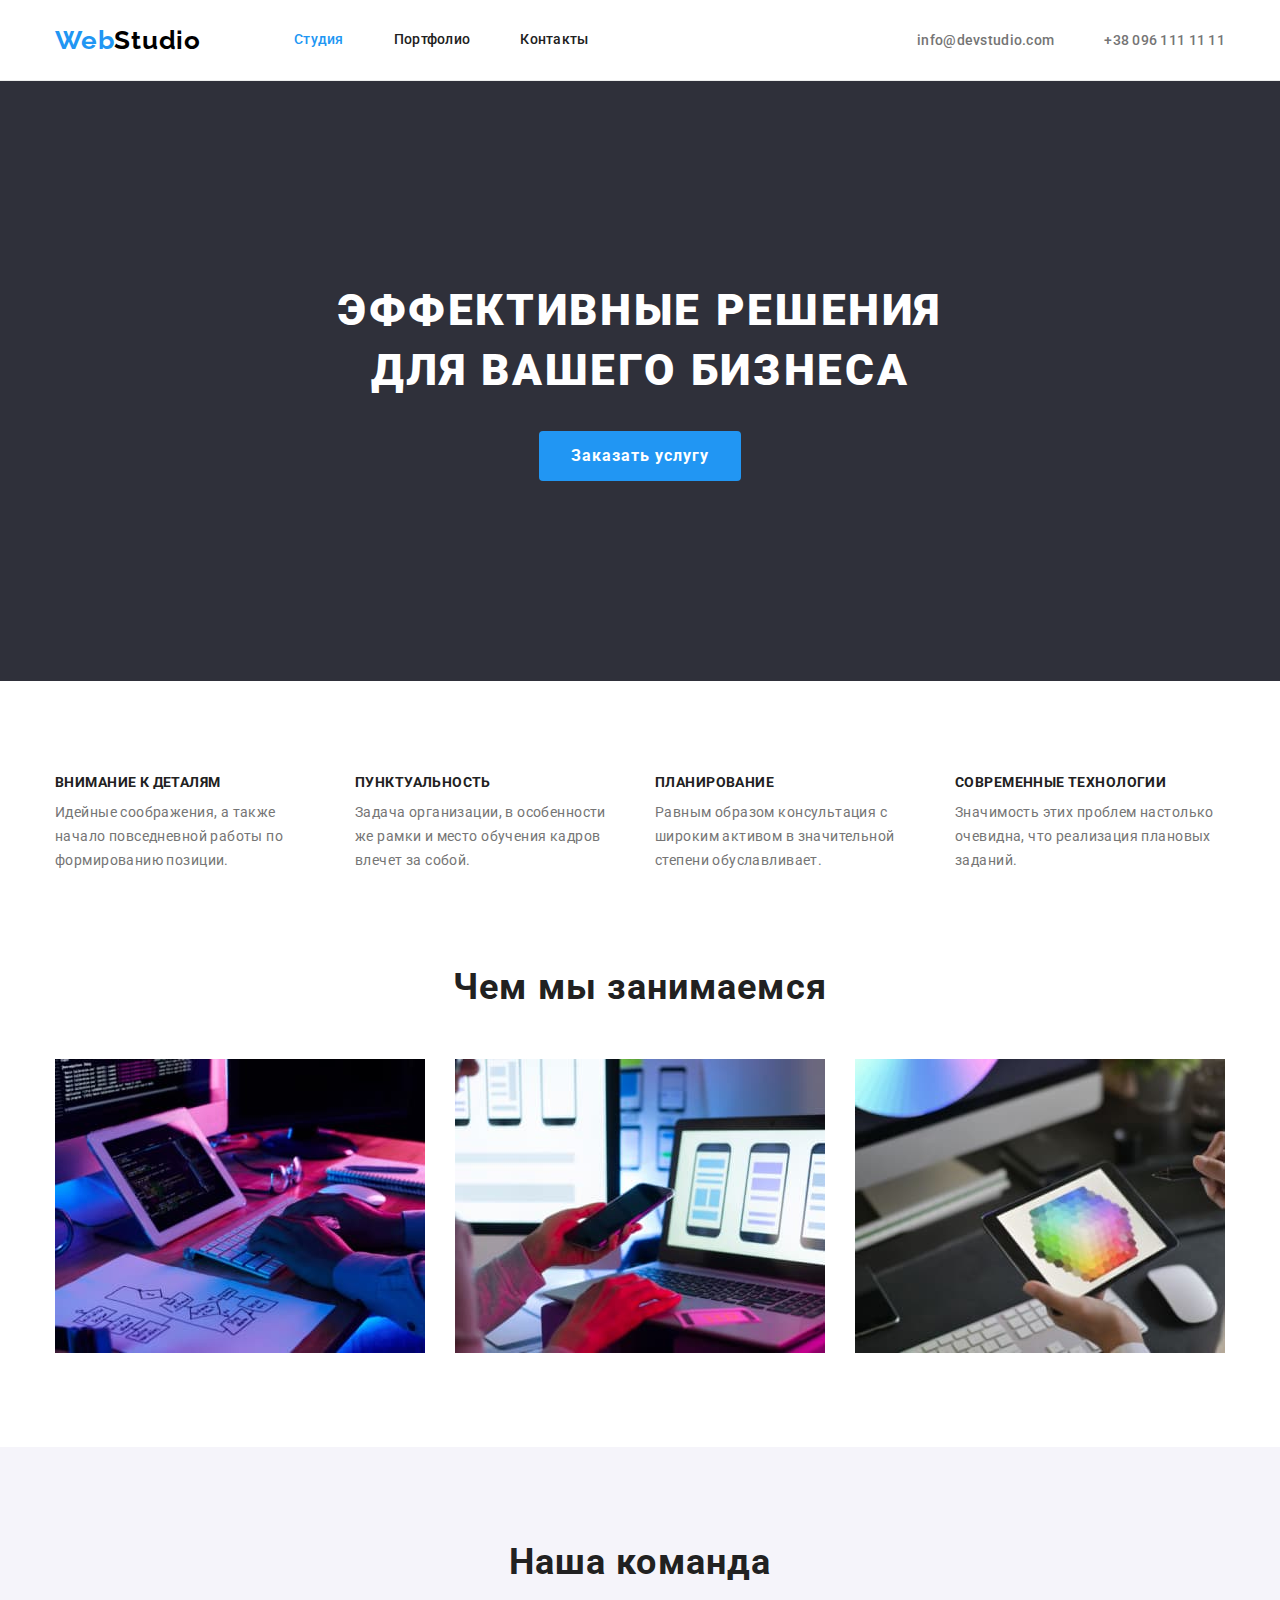
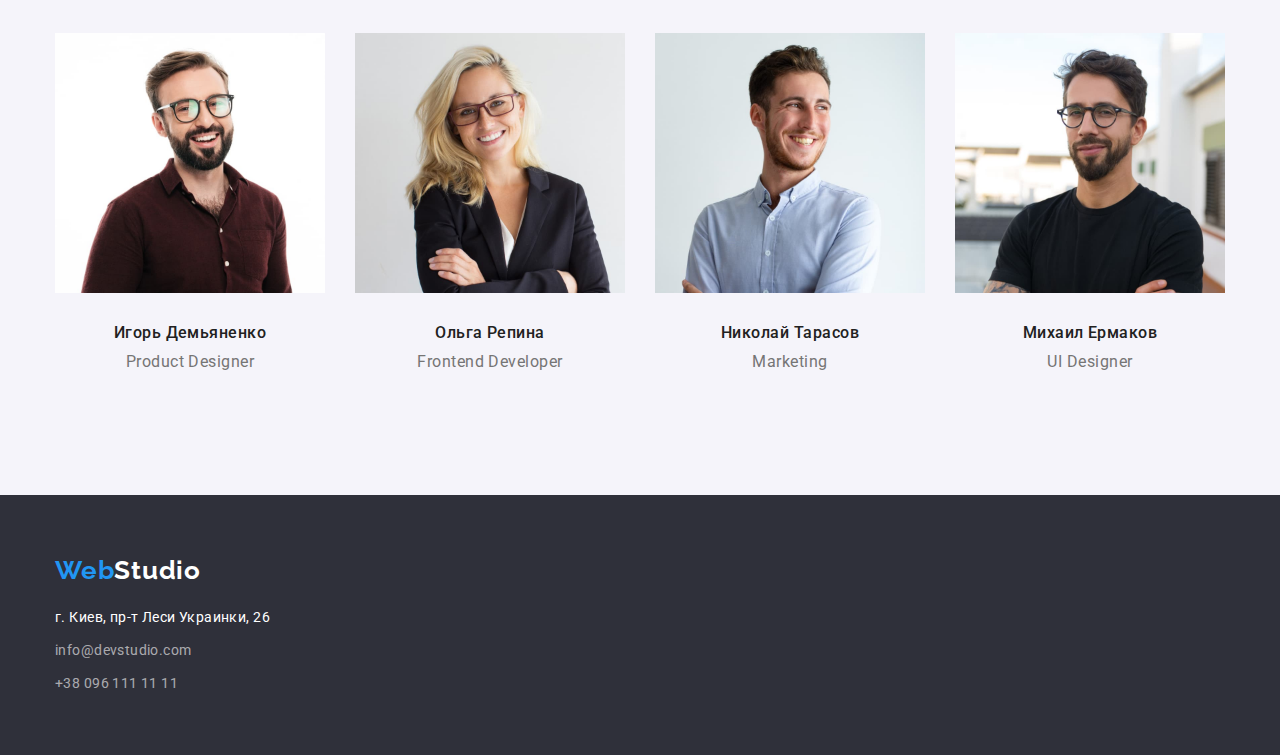
==== index.html @ 06db9b01 "Initial commit" ====
<!DOCTYPE html>
<html lang="ru">
  <head>
    <meta charset="UTF-8" />
    <meta http-equiv="X-UA-Compatible" content="IE=edge" />
    <meta name="viewport" content="width=device-width, initial-scale=1.0" />
    <title>Document</title>
    <link
      href="https://fonts.googleapis.com/css2?family=Raleway:wght@700&family=Roboto:wght@400;500;700;900&display=swap"
      rel="stylesheet"
    />
    <link
      rel="stylesheet"
      href="https://cdnjs.cloudflare.com/ajax/libs/modern-normalize/1.1.0/modern-normalize.min.css"
    />
    <link rel="stylesheet" href="./css/styles.css" />
  </head>
  <body>
    <!--Шапка сайта-->
    <header class="header">
      <div class="container nav">
        <a href="" lang="en" class="logo"><span>Web</span>Studio</a>
        <nav class="nav-list">
          <ul class="site-nav list">
            <li class="item"><a href="./index.html" class="link current">Студия</a></li>
            <li class="item"><a href="./portfolio.html" class="link">Портфолио</a></li>
            <li class="item"><a href="" class="link">Контакты</a></li>
          </ul>
        </nav>
        <ul class="contacts list">
          <li class="item">
            <a href="mailto:info@devstudio.com" class="link">info@devstudio.com</a>
          </li>
          <li class="item"><a href="tel:+380961111111" class="link">+38 096 111 11 11</a></li>
        </ul>
      </div>
    </header>

    <main>
      <!--Герой-->
      <section class="hero">
        <div class="container">
          <h1 class="hero-title">Эффективные решения для вашего бизнеса</h1>
          <button type="button" class="btn">Заказать услугу</button>
        </div>
      </section>
      <!--Преимущества-->
      <section class="section">
        <div class="container">
          <h2 class="visually-hidden">Наше преимущество</h2>
          <ul class="feature list">
            <li class="item">
              <h3 class="title">Внимание к деталям</h3>
              <p class="text">
                Идейные соображения, а также начало повседневной работы по формированию позиции.
              </p>
            </li>
            <li class="item">
              <h3 class="title">Пунктуальность</h3>
              <p class="text">
                Задача организации, в особенности же рамки и место обучения кадров влечет за собой.
              </p>
            </li>
            <li class="item">
              <h3 class="title">Планирование</h3>
              <p class="text">
                Равным образом консультация с широким активом в значительной степени обуславливает.
              </p>
            </li>
            <li class="item">
              <h3 class="title">Современные технологии</h3>
              <p class="text">
                Значимость этих проблем настолько очевидна, что реализация плановых заданий.
              </p>
            </li>
          </ul>
        </div>
      </section>
      <!--Діяльність-->
      <section class="section work">
        <div class="container">
          <h2 class="section-title">Чем мы занимаемся</h2>
          <ul class="work list">
            <li class="item">
              <img src="./images/box1.jpg" alt="работа на клавиатуре" width="370" height="294" />
            </li>
            <li class="item">
              <img src="./images/box2.jpg" alt="работа на ноутбуке" width="370" height="294" />
            </li>
            <li class="item">
              <img src="./images/box3.jpg" alt="работа на планшете" width="370" height="294" />
            </li>
          </ul>
        </div>
      </section>
      <!--Команда-->
      <section class="section team">
        <div class="container">
          <h2 class="section-title">Наша команда</h2>
          <ul class="team list">
            <li class="item">
              <img src="./images/img.jpg" alt="Photo Product Designer" width="270" height="260" />
              <div class="team-title">
                <h3 class="title">Игорь Демьяненко</h3>
                <p lang="en" class="text">Product Designer</p>
              </div>
            </li>
            <li class="item">
              <img
                src="./images/img(1).jpg"
                alt="Photo Frontend Developer"
                width="270"
                height="260"
              />
              <div class="team-title">
                <h3 class="title">Ольга Репина</h3>
                <p lang="en" class="text">Frontend Developer</p>
              </div>
            </li>
            <li class="item">
              <img
                src="./images/img(2).jpg"
                alt="Photo Product Marketinger"
                width="270"
                height="260"
              />
              <div class="team-title">
                <h3 class="title">Николай Тарасов</h3>
                <p lang="en" class="text">Marketing</p>
              </div>
            </li>
            <li class="item">
              <img src="./images/img(3).jpg" alt="Photo UI Designer" width="270" height="260" />
              <div class="team-title">
                <h3 class="title">Михаил Ермаков</h3>
                <p lang="en" class="text">UI Designer</p>
              </div>
            </li>
          </ul>
        </div>
      </section>
    </main>
    <footer class="footer">
      <div class="container">
        <a href="" lang="en" class="logo"><span>Web</span>Studio</a>
        <address class="address">
          г. Киев, пр-т Леси Украинки, 26
          <a href="mailto:info@devstudio.com" class="link mail">info@devstudio.com</a>
          <a href="tel:+380961111111" class="link">+38 096 111 11 11</a>
        </address>
      </div>
    </footer>
  </body>
</html>
---- css/styles.css ----
/* цвет вторичного текста #212121; */
/* цвет основного текста #757575; */
/* акцент #2196F3;*/
/* цвет адреса rgba(255, 255, 255, 0.6); */
/* цвет основного фона #FFFFFF; */
/* цвет logo #000000 */
/* цвет фона героя и подвала #2F303A; */
/* цвет фона кнопки и команды# F5F4FA; */
/* цвет фона кнопки героя 188CE8; */
/* цвет линии под карточкой портфолио #EEEEEE */
/* цвет линии хейдера #ECECEC */
:root {
  --primary-text-color: #757575;
  --title-text-color: #212121;
  --accent-color: #2196f3;
  --accent-white-color: rgba(255, 255, 255, 0.6);
  --primary-white-color: #ffffff;
  --bg-color: #f5f4fa;
  --footer-bg-color: #2f303a;
  --logo-text-color: #000000;
  --button-bg-color: #188ce8;
  --border-color: #eeeeee;
  --border-header-color: #ececec;
}

body {
  margin: 0;
  color: var(--primary-text-color);
  background-color: var(--primary-white-color);
  font-family: 'Roboto', sans-serif;
}

.container {
  width: 1200px;
  margin-left: auto;
  margin-right: auto;
  padding-left: 15px;
  padding-right: 15px;
}

.list {
  margin: 0;
  padding: 0;
  list-style: none;
}

h1,
h2,
h3,
p {
  margin-top: 0;
  margin-bottom: 0;
}
img {
  display: block;
}

.visually-hidden {
  position: absolute;
  width: 1px;
  height: 1px;
  margin: -1px;
  border: 0;
  padding: 0;
  white-space: nowrap;
  clip-path: inset(100%);
  clip: rect(0 0 0 0);
  overflow: hidden;
}
/* header */
.logo {
  color: var(--logo-text-color);
  font-family: 'Raleway';
  font-weight: 700;
  font-size: 26px;
  line-height: 1.19;
  text-decoration: none;
  letter-spacing: 0.03em;
}

.logo span {
  color: var(--accent-color);
}

/* site nav */
.header {
  border-bottom: 1px solid var(--border-header-color);
}
.container.nav .site-nav,
.container.nav {
  display: flex;
  align-items: center;
}

.nav-list {
  margin-left: 93px;
}
.site-nav {
  display: flex;
}
.site-nav .item {
  margin-right: 50px;
}
.site-nav .item:last-child {
  margin-right: 0;
}
.site-nav .link {
  display: block;
  padding-top: 32px;
  padding-bottom: 32px;

  color: var(--title-text-color);
  font-weight: 500;
  font-size: 14px;
  line-height: 1.14;
  letter-spacing: 0.02em;
  text-decoration: none;
}

.site-nav .link:hover,
.site-nav .link:focus,
.link.current {
  color: var(--accent-color);
}

.contacts {
  display: flex;
  margin-left: auto;
}

.contacts .item + .item {
  margin-left: 50px;
}

.contacts .link {
  color: var(--primary-text-color);
  font-weight: 500;
  font-size: 14px;
  line-height: 1.14;
  letter-spacing: 0.02em;
  text-decoration: none;
}
.contacts .link:hover,
.contacts .link:focus {
  color: var(--accent-color);
}

/* hero */
.hero {
  padding: 200px 0;

  background-color: var(--footer-bg-color);

  text-align: center;
}

.hero-title {
  margin: 0 auto 30px;
  max-width: 696px;

  color: var(--primary-white-color);

  font-weight: 900;
  font-size: 44px;
  line-height: 1.36;
  letter-spacing: 0.06em;
  text-align: center;
  text-transform: uppercase;
}

/* section */
.section {
  padding-top: 94px;
  padding-bottom: 94px;
}

.section-title {
  margin-bottom: 50px;

  color: var(--title-text-color);

  font-size: 36px;
  line-height: 1.17;
  text-align: center;
  letter-spacing: 0.03em;
}

.feature.list,
.work.list,
.team.list {
  display: flex;
  flex-wrap: wrap;
  justify-content: center;
}

.feature .item {
  width: 270px;
  margin-right: 30px;
}

.section.work {
  padding-top: 0;
}
.work .item,
.team .item {
  margin-right: 30px;
}

.feature .item:last-child,
.work .item:last-child,
.team .item:last-child {
  margin-right: 0px;
}

.feature .title {
  margin-bottom: 10px;

  color: var(--title-text-color);

  font-size: 14px;
  line-height: 1.14;
  text-transform: uppercase;
  letter-spacing: 0.03em;
}

.feature .text {
  font-weight: 400;
  font-size: 14px;
  line-height: 1.71;
  letter-spacing: 0.03em;
}

.team {
  background-color: var(--bg-color);
}

.team-title {
  padding: 30px 10px;
  text-align: center;
}
.team .title {
  margin-bottom: 10px;

  color: var(--title-text-color);

  font-weight: 500;
  font-size: 16px;
  line-height: 1.19;
  letter-spacing: 0.03em;
}

.team .text {
  font-weight: 400;
  font-size: 16px;
  line-height: 1.19;
  letter-spacing: 0.03em;
}

/* address*/
.footer {
  padding-top: 60px;
  padding-bottom: 60px;
  background-color: var(--footer-bg-color);
}

.address {
  color: var(--primary-white-color);
  font-style: normal;
  font-weight: 400;
  font-size: 14px;
  line-height: 1.71;
  letter-spacing: 0.03em;
}

.footer .logo {
  color: var(--primary-white-color);
}

.address {
  margin-top: 20px;
}

.address .link {
  display: block;
  color: var(--accent-white-color);
  text-decoration: none;
}

.address .link:hover,
.address .link:focus {
  color: var(--accent-color);
}
.link.mail {
  margin-top: 9px;
  margin-bottom: 9px;
}

/* buttons */
.btn {
  border-radius: 4px;
  padding: 6px 22px;
  border: 0px;

  color: var(--title-text-color);
  background-color: var(--bg-color);
  cursor: pointer;

  font-family: inherit;
  font-weight: 500;
  font-size: 16px;
  line-height: 1.63;
  letter-spacing: 0.03em;
  text-align: center;
}

.btn:hover,
.btn:focus {
  color: var(--primary-white-color);
  background-color: var(--accent-color);
}

.hero .btn {
  display: inline-block;
  padding: 10px 32px;

  color: var(--primary-white-color);
  background-color: var(--accent-color);
  cursor: pointer;

  font-weight: 700;
  line-height: 1.88;
  letter-spacing: 0.06em;
}

.hero .btn:hover,
.hero .btn:focus {
  background-color: var(--button-bg-color);
}

/* portfolio */

.buttons.list {
  display: flex;
  justify-content: center;
  margin-bottom: 50px;
}

.buttons .item {
  margin-right: 8px;
}

.buttons .item:last-child {
  margin-right: 0px;
}
.projects.list {
  display: flex;
  flex-wrap: wrap;
}

.projects .item {
  width: 370px;
  margin-right: 30px;
  margin-bottom: 30px;
}
.projects .item:nth-child(3n) {
  margin-right: 0px;
}
.projects .item:nth-last-child(-n + 3) {
  margin-bottom: 0px;
}

.project-title {
  padding: 20px 24px;
  border-left: 1px solid var(--border-color);
  border-right: 1px solid var(--border-color);
  border-bottom: 1px solid var(--border-color);
}
.projects .title {
  margin-top: 0;
  margin-bottom: 4px;

  color: var(--title-text-color);

  font-size: 18px;
  line-height: 2;
  letter-spacing: 0.06em;
}

.projects .text {
  color: var(--primary-text-color);
  font-family: 'Roboto';
  font-weight: 400;
  font-size: 16px;
  line-height: 1.88;
  letter-spacing: 0.03em;
}

.projects .link {
  text-decoration: none;
}
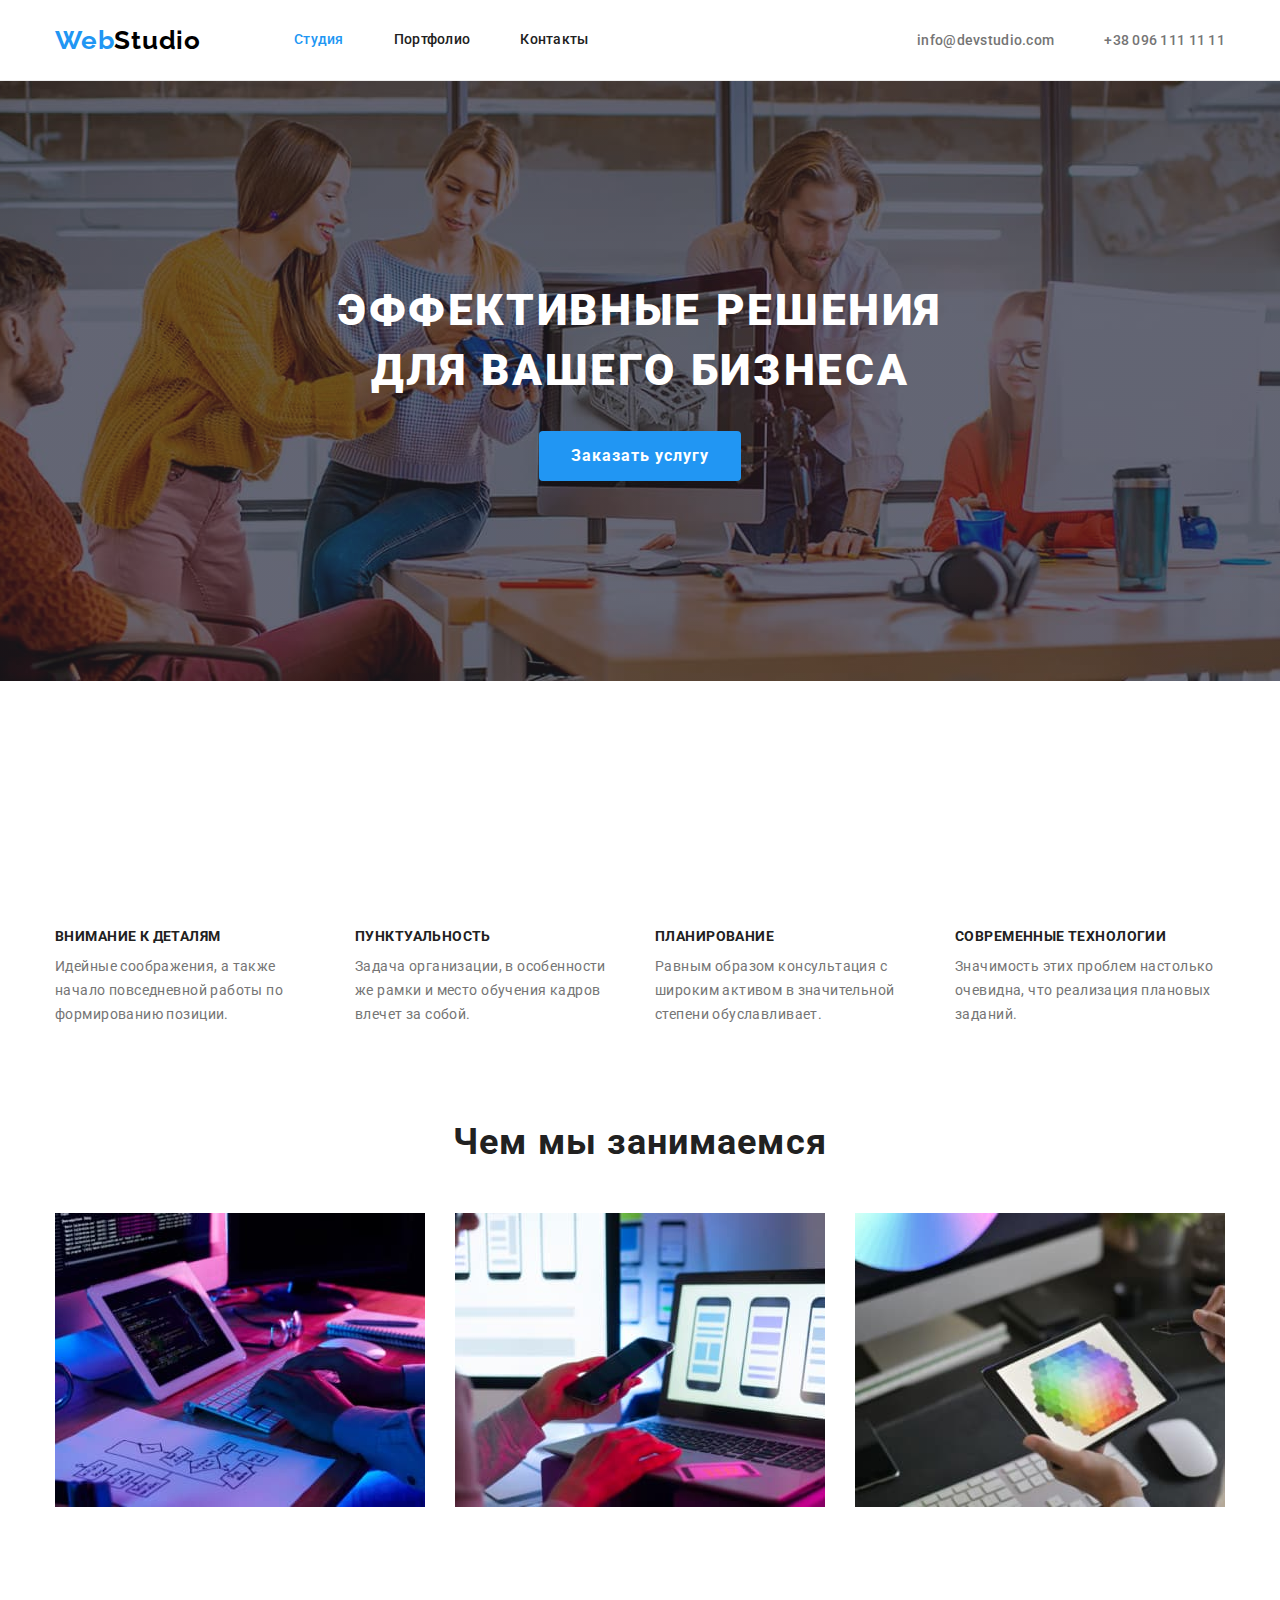
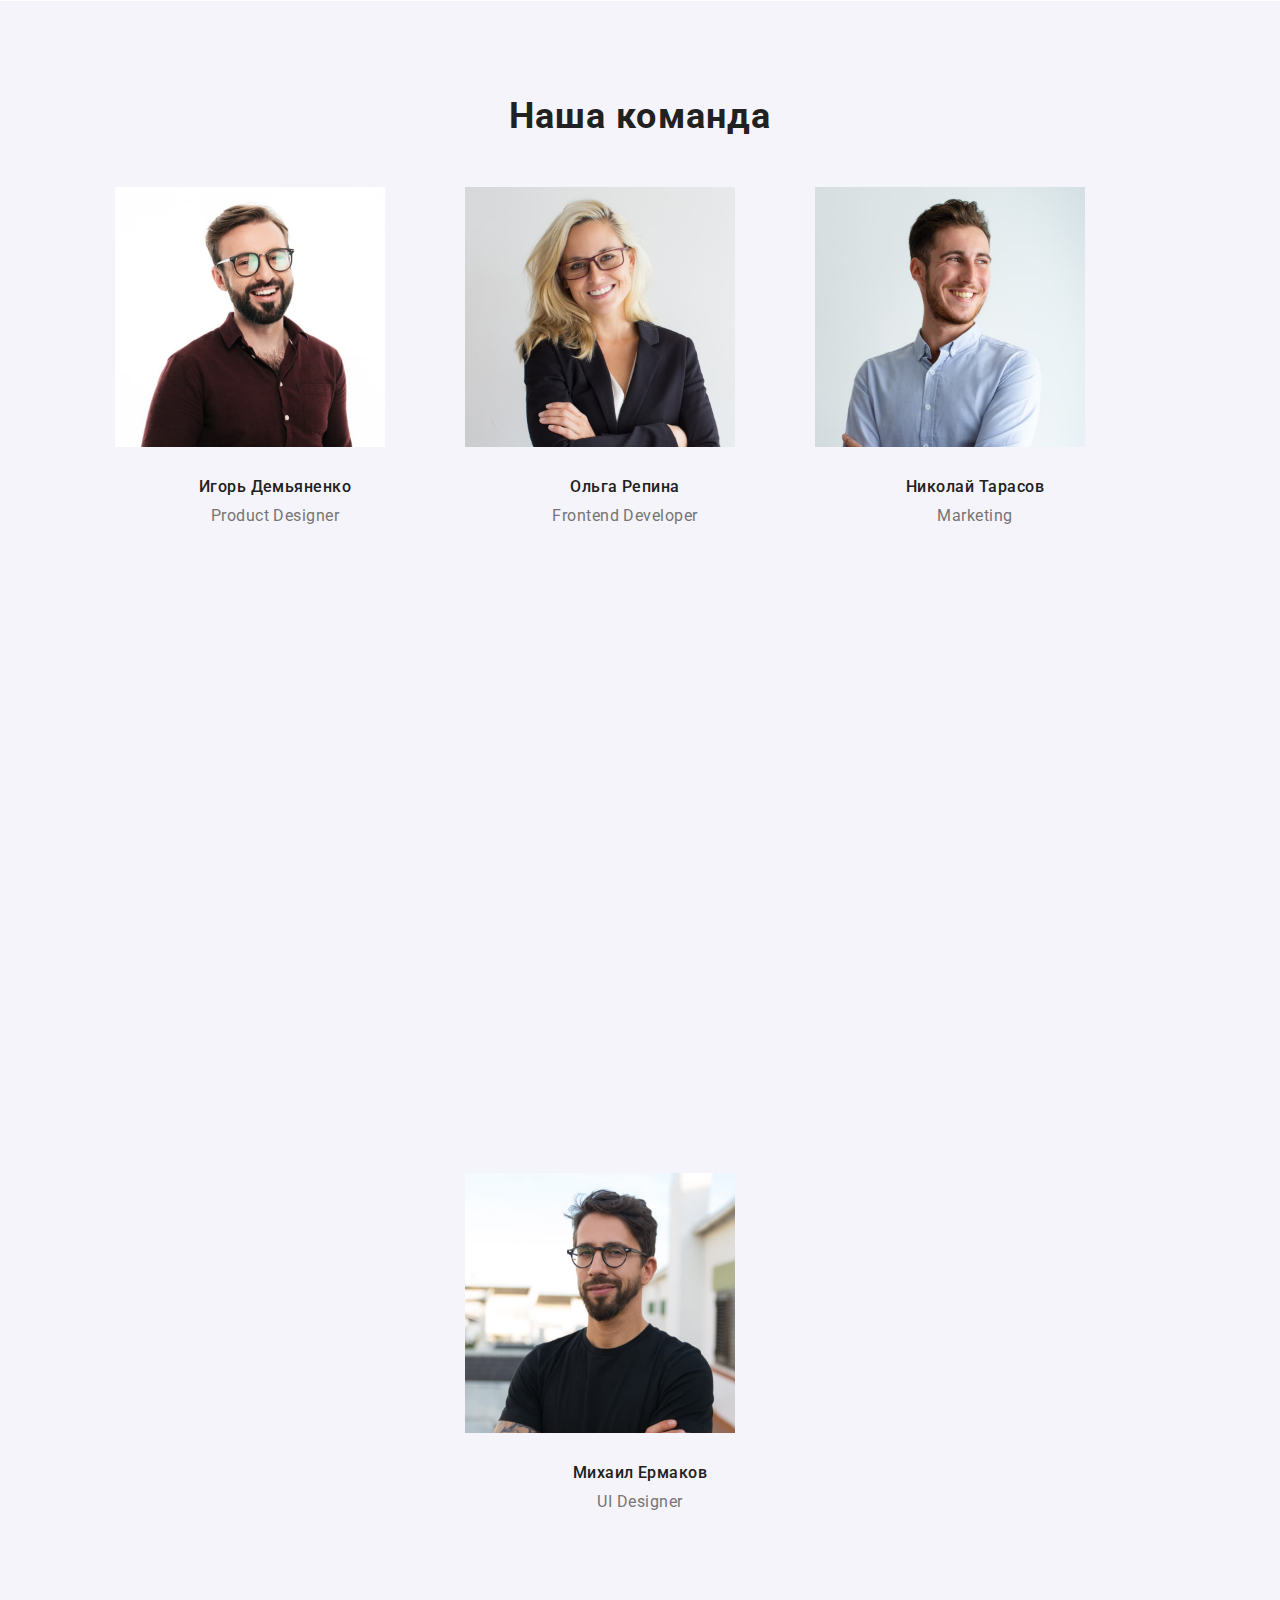
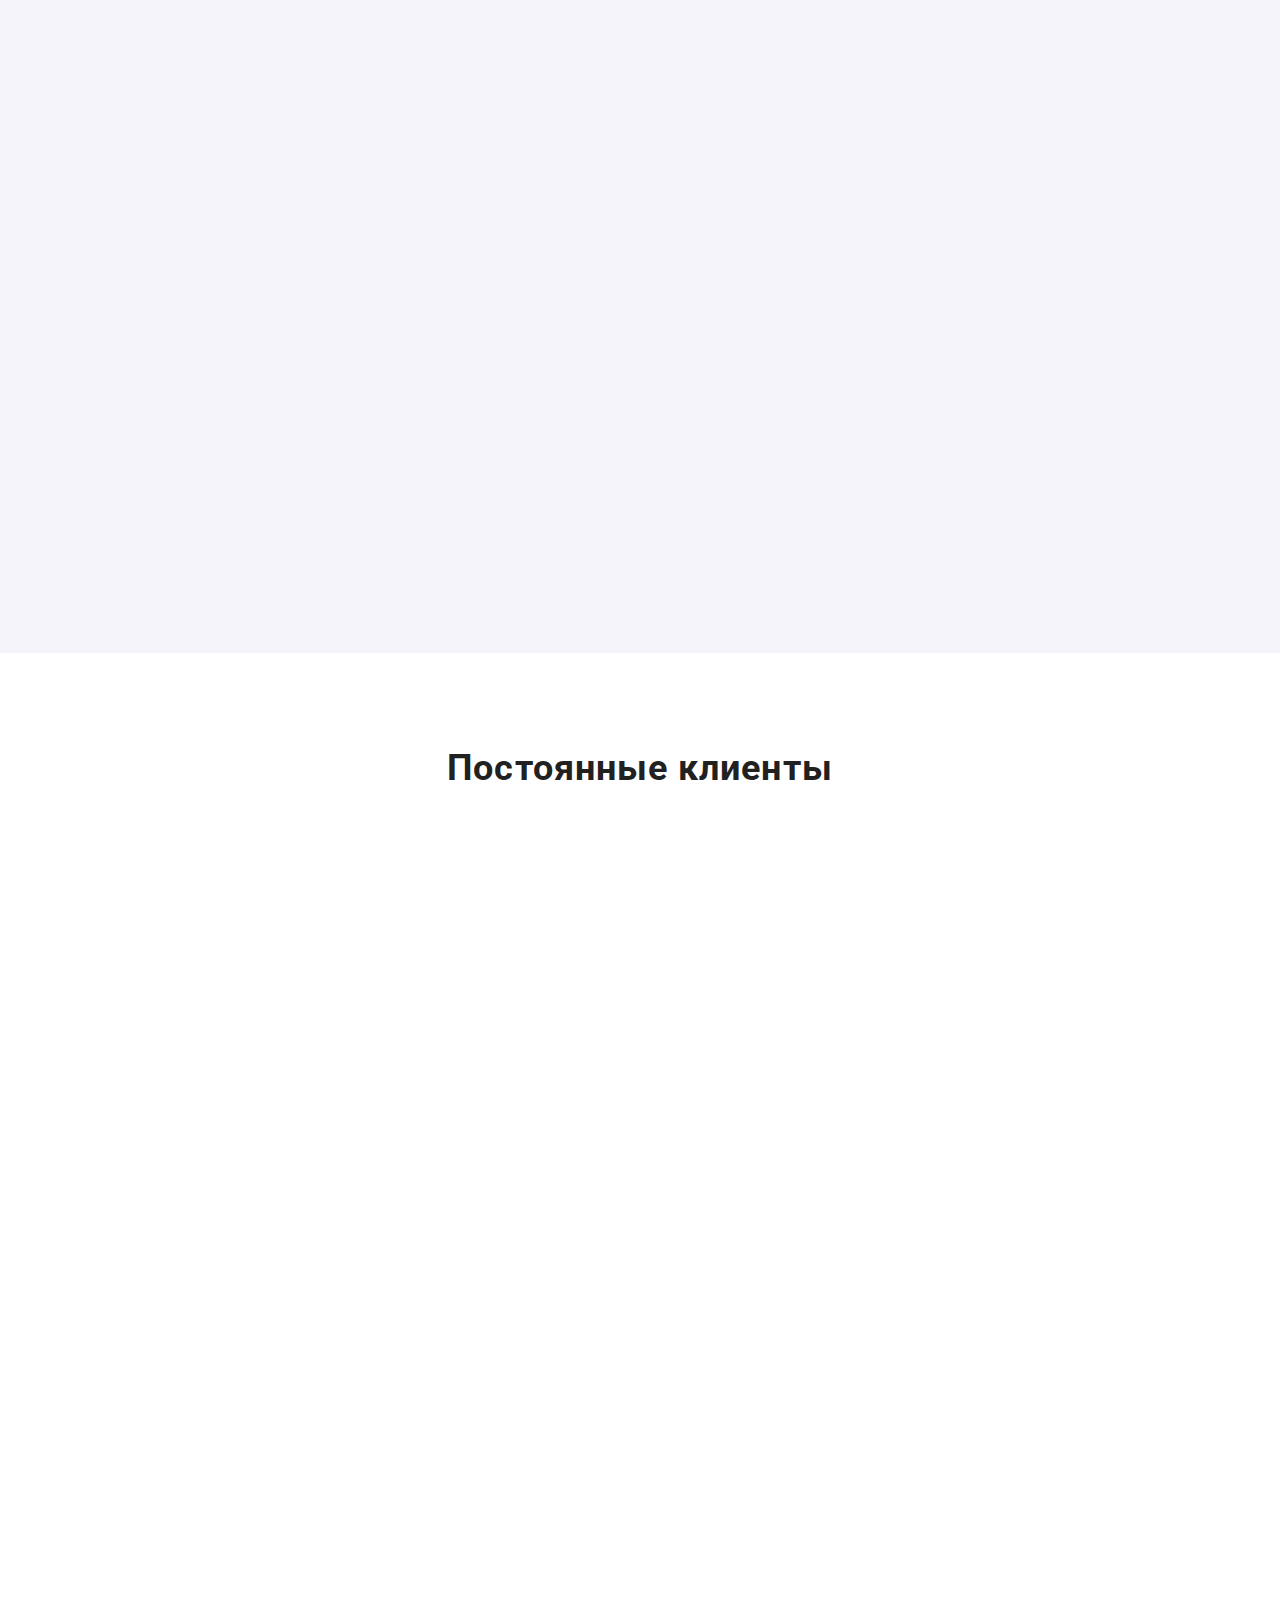
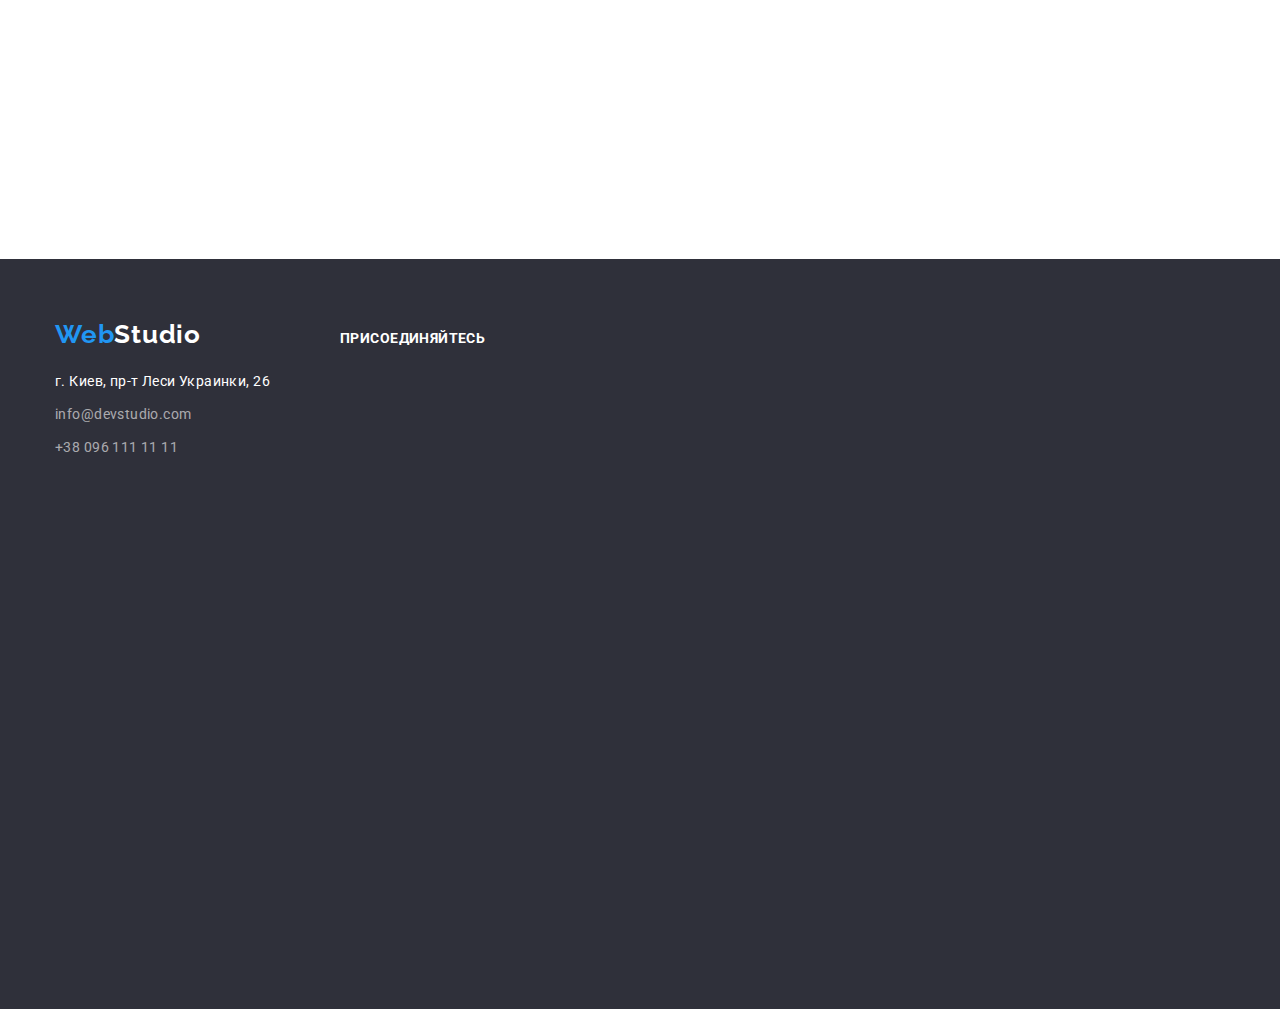
==== commit 8e3f2074: "Start" ====
--- a/index.html
+++ b/index.html
@@ -50,24 +50,36 @@
           <h2 class="visually-hidden">Наше преимущество</h2>
           <ul class="feature list">
             <li class="item">
+              <div>
+                <svg></svg>
+              </div>
               <h3 class="title">Внимание к деталям</h3>
               <p class="text">
                 Идейные соображения, а также начало повседневной работы по формированию позиции.
               </p>
             </li>
             <li class="item">
+              <div>
+                <svg></svg>
+              </div>
               <h3 class="title">Пунктуальность</h3>
               <p class="text">
                 Задача организации, в особенности же рамки и место обучения кадров влечет за собой.
               </p>
             </li>
             <li class="item">
+              <div>
+                <svg></svg>
+              </div>
               <h3 class="title">Планирование</h3>
               <p class="text">
                 Равным образом консультация с широким активом в значительной степени обуславливает.
               </p>
             </li>
             <li class="item">
+              <div>
+                <svg></svg>
+              </div>
               <h3 class="title">Современные технологии</h3>
               <p class="text">
                 Значимость этих проблем настолько очевидна, что реализация плановых заданий.
@@ -103,6 +115,28 @@
               <div class="team-title">
                 <h3 class="title">Игорь Демьяненко</h3>
                 <p lang="en" class="text">Product Designer</p>
+                <ul class="social list">
+                  <li>
+                    <a href="">
+                      <svg></svg>
+                    </a>
+                  </li>
+                  <li>
+                    <a href="">
+                      <svg></svg>
+                    </a>
+                  </li>
+                  <li>
+                    <a href="">
+                      <svg></svg>
+                    </a>
+                  </li>
+                  <li>
+                    <a href="">
+                      <svg></svg>
+                    </a>
+                  </li>
+                </ul>
               </div>
             </li>
             <li class="item">
@@ -115,6 +149,28 @@
               <div class="team-title">
                 <h3 class="title">Ольга Репина</h3>
                 <p lang="en" class="text">Frontend Developer</p>
+                <ul class="social list">
+                  <li>
+                    <a href="">
+                      <svg></svg>
+                    </a>
+                  </li>
+                  <li>
+                    <a href="">
+                      <svg></svg>
+                    </a>
+                  </li>
+                  <li>
+                    <a href="">
+                      <svg></svg>
+                    </a>
+                  </li>
+                  <li>
+                    <a href="">
+                      <svg></svg>
+                    </a>
+                  </li>
+                </ul>
               </div>
             </li>
             <li class="item">
@@ -127,6 +183,28 @@
               <div class="team-title">
                 <h3 class="title">Николай Тарасов</h3>
                 <p lang="en" class="text">Marketing</p>
+                <ul class="social list">
+                  <li>
+                    <a href="">
+                      <svg></svg>
+                    </a>
+                  </li>
+                  <li>
+                    <a href="">
+                      <svg></svg>
+                    </a>
+                  </li>
+                  <li>
+                    <a href="">
+                      <svg></svg>
+                    </a>
+                  </li>
+                  <li>
+                    <a href="">
+                      <svg></svg>
+                    </a>
+                  </li>
+                </ul>
               </div>
             </li>
             <li class="item">
@@ -134,7 +212,66 @@
               <div class="team-title">
                 <h3 class="title">Михаил Ермаков</h3>
                 <p lang="en" class="text">UI Designer</p>
-              </div>
+                <ul class="social list">
+                  <li class="item">
+                    <a class="link" href="">
+                      <svg></svg>
+                    </a>
+                  </li>
+                  <li class="item">
+                    <a class="link" href="">
+                      <svg></svg>
+                    </a>
+                  </li>
+                  <li class="item">
+                    <a class="link" href="">
+                      <svg></svg>
+                    </a>
+                  </li>
+                  <li class="item">
+                    <a class="link" href="">
+                      <svg></svg>
+                    </a>
+                  </li>
+                </ul>
+              </div>
+            </li>
+          </ul>
+        </div>
+      </section>
+      <section class="section">
+        <div class="container">
+          <h2 class="section-title">Постоянные клиенты</h2>
+          <ul class="client list">
+            <li class="item">
+              <a href="">
+                <svg></svg>
+              </a>
+            </li>
+            <li class="item">
+              <a href="">
+                <svg></svg>
+              </a>
+            </li>
+            <li class="item">
+              <a class="link" href="">
+                <svg></svg>
+              </a>
+            </li>
+            <li class="item">
+              <a href="">
+                <svg></svg>
+              </a>
+            </li>
+            <li class="item">
+              <a href="">
+                <svg></svg>
+              </a>
+            </li>
+            <li class="item">
+              <a href="">
+                <svg></svg>
+              </a>
             </li>
           </ul>
         </div>
@@ -142,12 +279,39 @@
     </main>
     <footer class="footer">
       <div class="container">
-        <a href="" lang="en" class="logo"><span>Web</span>Studio</a>
-        <address class="address">
-          г. Киев, пр-т Леси Украинки, 26
-          <a href="mailto:info@devstudio.com" class="link mail">info@devstudio.com</a>
-          <a href="tel:+380961111111" class="link">+38 096 111 11 11</a>
-        </address>
+        <div class="container-adress">
+          <a href="" lang="en" class="logo"><span>Web</span>Studio</a>
+          <address class="address">
+            г. Киев, пр-т Леси Украинки, 26
+            <a href="mailto:info@devstudio.com" class="link mail">info@devstudio.com</a>
+            <a href="tel:+380961111111" class="link">+38 096 111 11 11</a>
+          </address>
+        </div>
+        <div class="container-social">
+          <b class="text">присоединяйтесь</b>
+          <ul class="list">
+            <li class="item">
+              <a href="">
+                <svg></svg>
+              </a>
+            </li>
+            <li class="item">
+              <a href="">
+                <svg></svg>
+              </a>
+            </li>
+            <li class="item">
+              <a href="">
+                <svg></svg>
+              </a>
+            </li>
+            <li class="item">
+              <a href="">
+                <svg></svg>
+              </a>
+            </li>
+          </ul>
+        </div>
       </div>
     </footer>
   </body>
--- a/css/styles.css
+++ b/css/styles.css
@@ -9,6 +9,8 @@
 /* цвет фона кнопки героя 188CE8; */
 /* цвет линии под карточкой портфолио #EEEEEE */
 /* цвет линии хейдера #ECECEC */
+/*цвет фона героя #c4c4c4*;/
+/* цвет затемнения rgba(47, 48, 58, 0.4); */
 :root {
   --primary-text-color: #757575;
   --title-text-color: #212121;
@@ -17,6 +19,8 @@
   --primary-white-color: #ffffff;
   --bg-color: #f5f4fa;
   --footer-bg-color: #2f303a;
+  --hero-bg-color: #c4c4c4;
+  --hero-bg-image: rgba(47, 48, 58, 0.4);
   --logo-text-color: #000000;
   --button-bg-color: #188ce8;
   --border-color: #eeeeee;
@@ -147,9 +151,18 @@
 
 /* hero */
 .hero {
+  max-width: 1600px;
+  height: 600px;
+  margin-left: auto;
+  margin-right: auto;
   padding: 200px 0;
-
-  background-color: var(--footer-bg-color);
+  background-color: var(--hero-bg-color);
+  background-image: linear-gradient(to right, rgba(47, 48, 58, 0.4), rgba(47, 48, 58, 0.4)),
+    url(../images/hero.jpg);
+
+  background-repeat: no-repeat;
+  background-position: center;
+  background-size: cover;
 
   text-align: center;
 }
@@ -254,9 +267,17 @@
   font-size: 16px;
   line-height: 1.19;
   letter-spacing: 0.03em;
+
+  .container-social .list {
+    display: flex;
+  }
 }
 
 /* address*/
+.footer .container {
+  display: flex;
+}
+
 .footer {
   padding-top: 60px;
   padding-bottom: 60px;
@@ -264,7 +285,10 @@
 }
 
 .address {
-  color: var(--primary-white-color);
+  margin-top: 20px;
+
+  color: var(--primary-white-color);
+
   font-style: normal;
   font-weight: 400;
   font-size: 14px;
@@ -274,10 +298,6 @@
 
 .footer .logo {
   color: var(--primary-white-color);
-}
-
-.address {
-  margin-top: 20px;
 }
 
 .address .link {
@@ -293,6 +313,20 @@
 .link.mail {
   margin-top: 9px;
   margin-bottom: 9px;
+}
+
+.container-social {
+  display: flex;
+  padding-top: 12px;
+  margin-left: 70px;
+}
+.container-social .text {
+  color: var(--primary-white-color);
+
+  font-size: 14px;
+  line-height: 1.14;
+  letter-spacing: 0.03em;
+  text-transform: uppercase;
 }
 
 /* buttons */
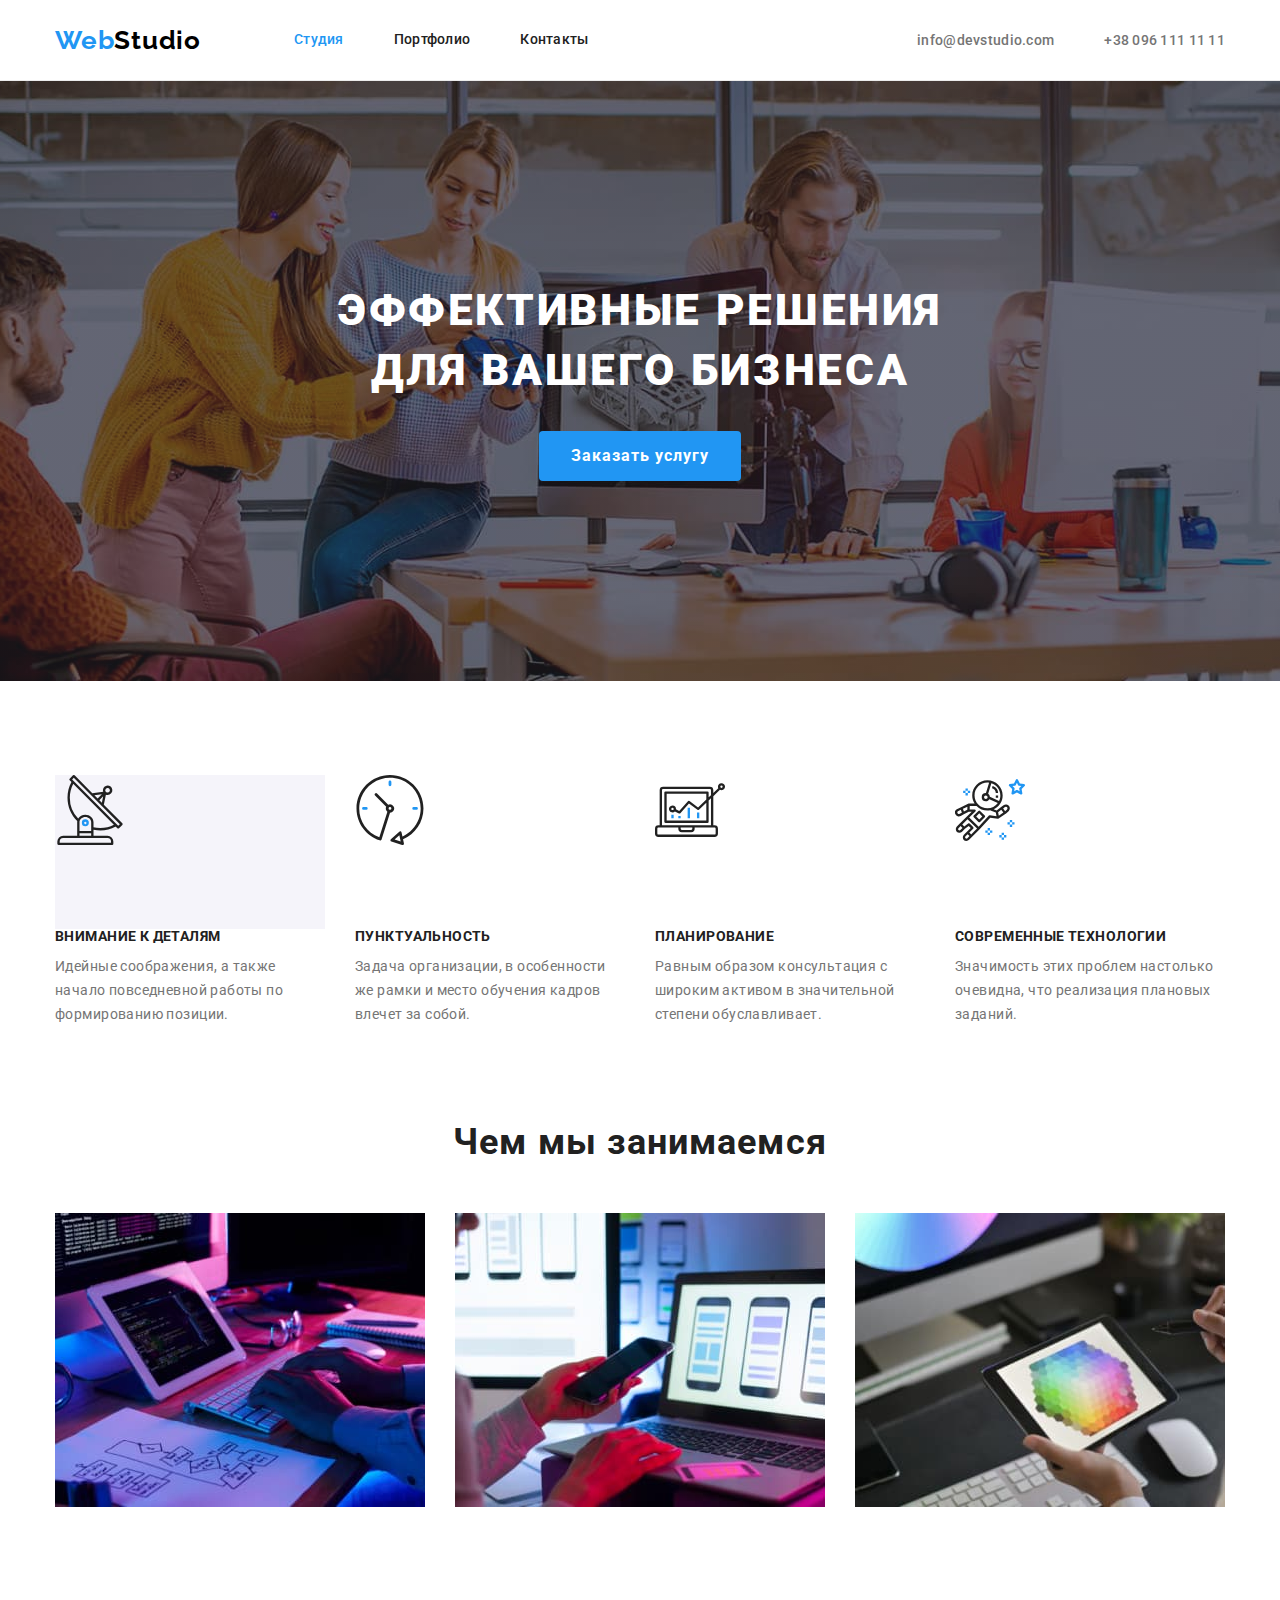
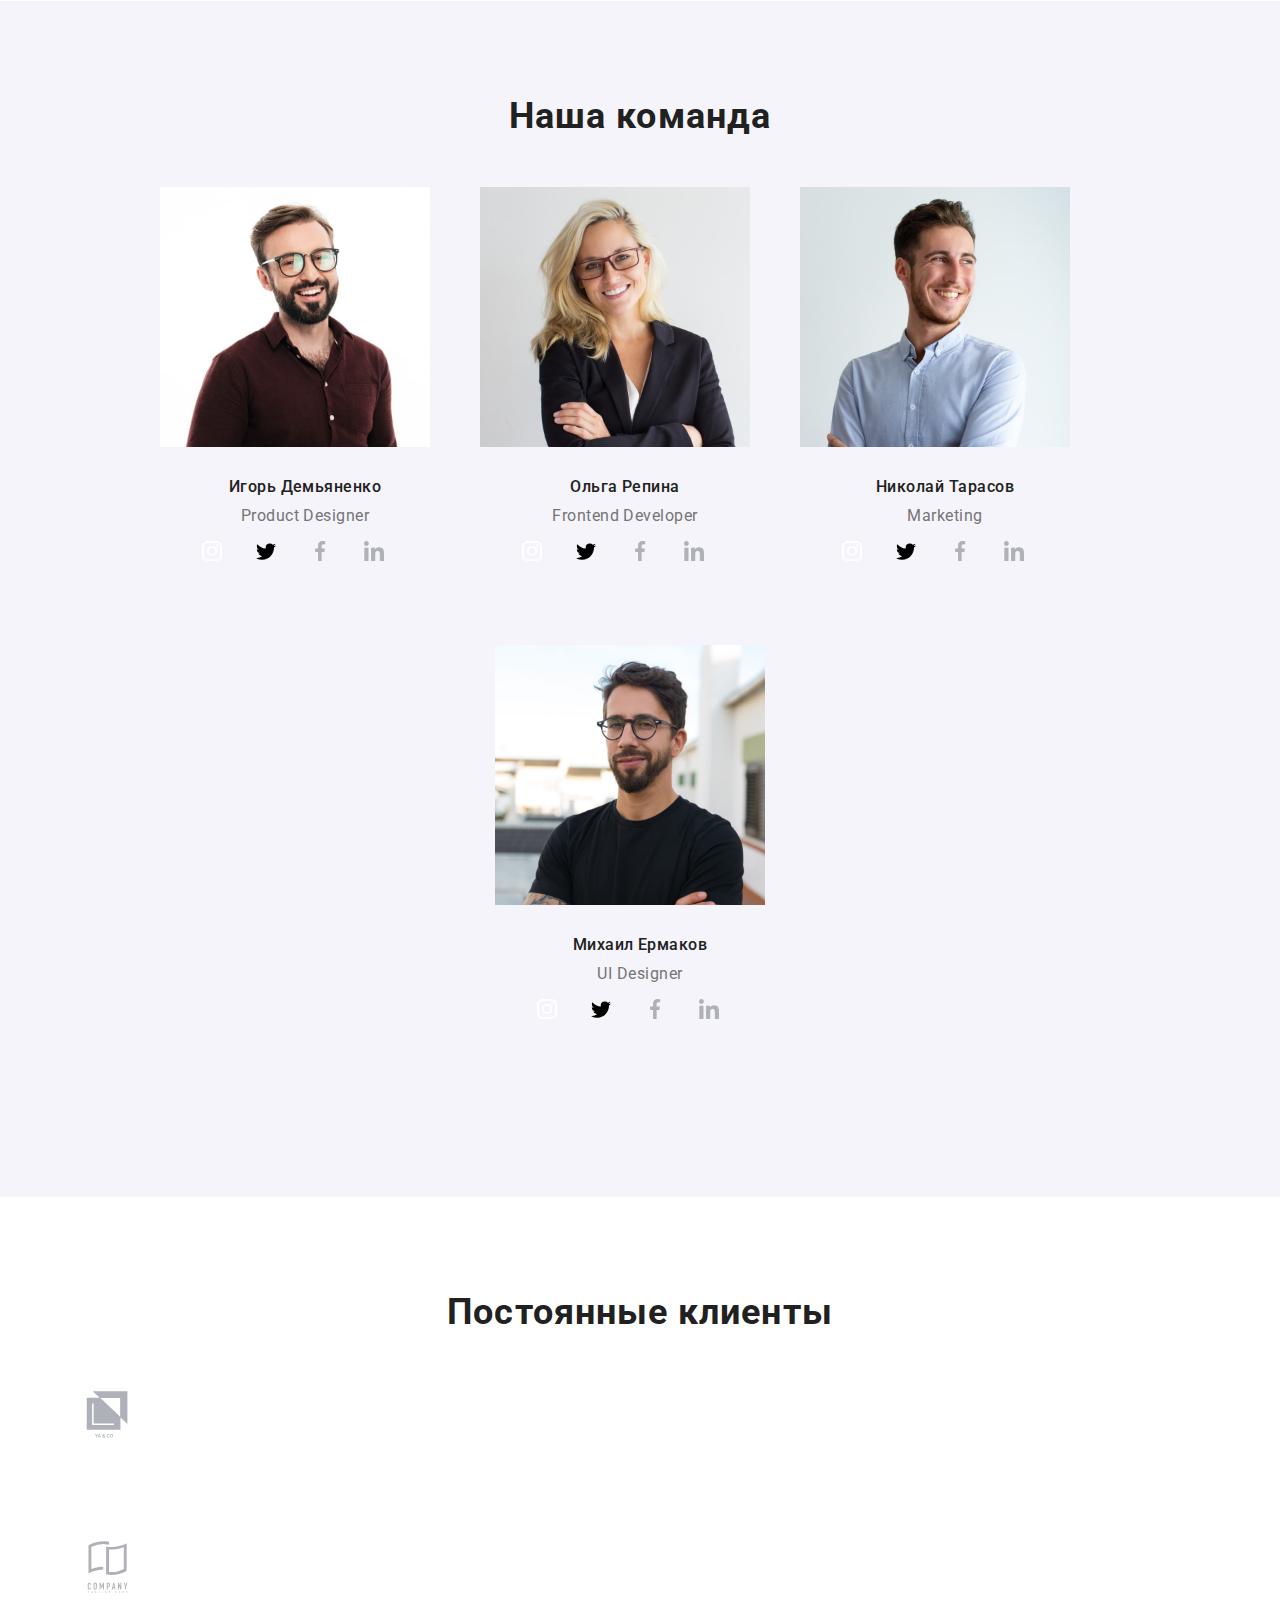
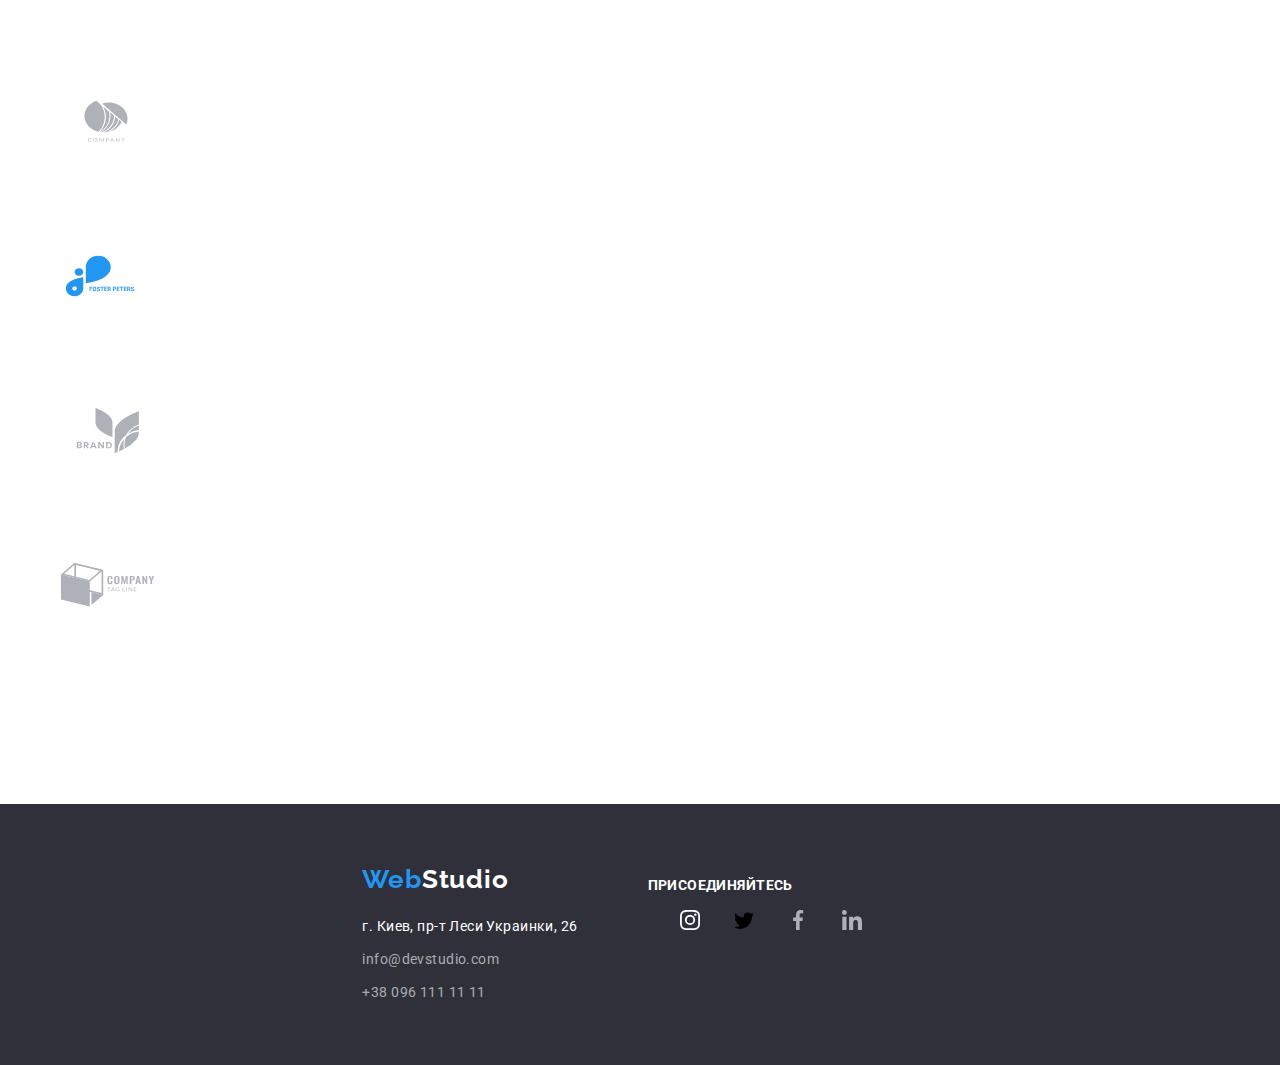
==== commit ec709ed8: "1.07.22" ====
--- a/index.html
+++ b/index.html
@@ -50,8 +50,10 @@
           <h2 class="visually-hidden">Наше преимущество</h2>
           <ul class="feature list">
             <li class="item">
-              <div>
-                <svg></svg>
+              <div class="container-feature">
+                <svg>
+                  <use width="70" height="70" href="./images/symbol-defs.svg#icon-antenna"></use>
+                </svg>
               </div>
               <h3 class="title">Внимание к деталям</h3>
               <p class="text">
@@ -60,7 +62,9 @@
             </li>
             <li class="item">
               <div>
-                <svg></svg>
+                <svg>
+                  <use width="70" height="70" href="./images/symbol-defs.svg#icon-clock"></use>
+                </svg>
               </div>
               <h3 class="title">Пунктуальность</h3>
               <p class="text">
@@ -69,7 +73,9 @@
             </li>
             <li class="item">
               <div>
-                <svg></svg>
+                <svg>
+                  <use width="70" height="70" href="./images/symbol-defs.svg#icon-diagram"></use>
+                </svg>
               </div>
               <h3 class="title">Планирование</h3>
               <p class="text">
@@ -78,7 +84,9 @@
             </li>
             <li class="item">
               <div>
-                <svg></svg>
+                <svg>
+                  <use width="70" height="70" href="./images/symbol-defs.svg#icon-astronaut"></use>
+                </svg>
               </div>
               <h3 class="title">Современные технологии</h3>
               <p class="text">
@@ -116,24 +124,49 @@
                 <h3 class="title">Игорь Демьяненко</h3>
                 <p lang="en" class="text">Product Designer</p>
                 <ul class="social list">
-                  <li>
-                    <a href="">
-                      <svg></svg>
-                    </a>
-                  </li>
-                  <li>
-                    <a href="">
-                      <svg></svg>
-                    </a>
-                  </li>
-                  <li>
-                    <a href="">
-                      <svg></svg>
-                    </a>
-                  </li>
-                  <li>
-                    <a href="">
-                      <svg></svg>
+                  <li class="item">
+                    <a href="">
+                      <svg class="icon">
+                        <use
+                          width="20"
+                          height="20"
+                          href="./images/symbol-defs.svg#icon-instagram"
+                        ></use>
+                      </svg>
+                    </a>
+                  </li>
+                  <li class="item">
+                    <a href="">
+                      <svg class="icon">
+                        <use
+                          width="20"
+                          height="20"
+                          href="./images/symbol-defs.svg#icon-twitter1"
+                        ></use>
+                      </svg>
+                    </a>
+                  </li>
+                  <li class="item">
+                    <a href="">
+                      <svg class="icon">
+                        <use
+                          width="20"
+                          height="20"
+                          href="./images/symbol-defs.svg#icon-facebook"
+                        ></use>
+                      </svg>
+                    </a>
+                  </li>
+                  <li class="item">
+                    <a href="">
+                      <svg>
+                        <use
+                          class="icon"
+                          width="20"
+                          height="20"
+                          href="./images/symbol-defs.svg#icon-linkedin"
+                        ></use>
+                      </svg>
                     </a>
                   </li>
                 </ul>
@@ -150,24 +183,46 @@
                 <h3 class="title">Ольга Репина</h3>
                 <p lang="en" class="text">Frontend Developer</p>
                 <ul class="social list">
-                  <li>
-                    <a href="">
-                      <svg></svg>
-                    </a>
-                  </li>
-                  <li>
-                    <a href="">
-                      <svg></svg>
-                    </a>
-                  </li>
-                  <li>
-                    <a href="">
-                      <svg></svg>
-                    </a>
-                  </li>
-                  <li>
-                    <a href="">
-                      <svg></svg>
+                  <li class="item">
+                    <a href="">
+                      <svg>
+                        <use
+                          width="20"
+                          height="20"
+                          href="./images/symbol-defs.svg#icon-instagram"
+                        ></use>
+                      </svg>
+                    </a>
+                  </li>
+                  <li class="item">
+                    <svg>
+                      <use
+                        width="20"
+                        height="20"
+                        href="./images/symbol-defs.svg#icon-twitter1"
+                      ></use>
+                    </svg>
+                  </li>
+                  <li class="item">
+                    <a href="">
+                      <svg>
+                        <use
+                          width="20"
+                          height="20"
+                          href="./images/symbol-defs.svg#icon-facebook"
+                        ></use>
+                      </svg>
+                    </a>
+                  </li>
+                  <li class="item">
+                    <a href="">
+                      <svg>
+                        <use
+                          width="20"
+                          height="20"
+                          href="./images/symbol-defs.svg#icon-linkedin"
+                        ></use>
+                      </svg>
                     </a>
                   </li>
                 </ul>
@@ -184,24 +239,48 @@
                 <h3 class="title">Николай Тарасов</h3>
                 <p lang="en" class="text">Marketing</p>
                 <ul class="social list">
-                  <li>
-                    <a href="">
-                      <svg></svg>
-                    </a>
-                  </li>
-                  <li>
-                    <a href="">
-                      <svg></svg>
-                    </a>
-                  </li>
-                  <li>
-                    <a href="">
-                      <svg></svg>
-                    </a>
-                  </li>
-                  <li>
-                    <a href="">
-                      <svg></svg>
+                  <li class="item">
+                    <a href="">
+                      <svg>
+                        <use
+                          width="20"
+                          height="20"
+                          href="./images/symbol-defs.svg#icon-instagram"
+                        ></use>
+                      </svg>
+                    </a>
+                  </li>
+                  <li class="item">
+                    <a href="">
+                      <svg>
+                        <use
+                          width="20"
+                          height="20"
+                          href="./images/symbol-defs.svg#icon-twitter1"
+                        ></use>
+                      </svg>
+                    </a>
+                  </li>
+                  <li class="item">
+                    <a href="">
+                      <svg>
+                        <use
+                          width="20"
+                          height="20"
+                          href="./images/symbol-defs.svg#icon-facebook"
+                        ></use>
+                      </svg>
+                    </a>
+                  </li>
+                  <li class="item">
+                    <a href="">
+                      <svg>
+                        <use
+                          width="20"
+                          height="20"
+                          href="./images/symbol-defs.svg#icon-linkedin"
+                        ></use>
+                      </svg>
                     </a>
                   </li>
                 </ul>
@@ -215,22 +294,46 @@
                 <ul class="social list">
                   <li class="item">
                     <a class="link" href="">
-                      <svg></svg>
+                      <svg>
+                        <use
+                          width="20"
+                          height="20"
+                          href="./images/symbol-defs.svg#icon-instagram"
+                        ></use>
+                      </svg>
                     </a>
                   </li>
                   <li class="item">
                     <a class="link" href="">
-                      <svg></svg>
+                      <svg>
+                        <use
+                          width="20"
+                          height="20"
+                          href="./images/symbol-defs.svg#icon-twitter1"
+                        ></use>
+                      </svg>
                     </a>
                   </li>
                   <li class="item">
                     <a class="link" href="">
-                      <svg></svg>
+                      <svg>
+                        <use
+                          width="20"
+                          height="20"
+                          href="./images/symbol-defs.svg#icon-facebook"
+                        ></use>
+                      </svg>
                     </a>
                   </li>
                   <li class="item">
                     <a class="link" href="">
-                      <svg></svg>
+                      <svg>
+                        <use
+                          width="20"
+                          height="20"
+                          href="./images/symbol-defs.svg#icon-linkedin"
+                        ></use>
+                      </svg>
                     </a>
                   </li>
                 </ul>
@@ -245,32 +348,44 @@
           <ul class="client list">
             <li class="item">
               <a href="">
-                <svg></svg>
-              </a>
-            </li>
-            <li class="item">
-              <a href="">
-                <svg></svg>
+                <svg>
+                  <use width="106" height="60" href="./images/symbol-defs.svg#icon-logo1"></use>
+                </svg>
+              </a>
+            </li>
+            <li class="item">
+              <a href="">
+                <svg>
+                  <use width="106" height="60" href="./images/symbol-defs.svg#icon-logo2"></use>
+                </svg>
               </a>
             </li>
             <li class="item">
               <a class="link" href="">
-                <svg></svg>
-              </a>
-            </li>
-            <li class="item">
-              <a href="">
-                <svg></svg>
-              </a>
-            </li>
-            <li class="item">
-              <a href="">
-                <svg></svg>
-              </a>
-            </li>
-            <li class="item">
-              <a href="">
-                <svg></svg>
+                <svg>
+                  <use width="106" height="60" href="./images/symbol-defs.svg#icon-logo3"></use>
+                </svg>
+              </a>
+            </li>
+            <li class="item">
+              <a href="">
+                <svg>
+                  <use width="106" height="60" href="./images/symbol-defs.svg#icon-logo4"></use>
+                </svg>
+              </a>
+            </li>
+            <li class="item">
+              <a href="">
+                <svg>
+                  <use width="106" height="60" href="./images/symbol-defs.svg#icon-logo5"></use>
+                </svg>
+              </a>
+            </li>
+            <li class="item">
+              <a href="">
+                <svg>
+                  <use width="106" height="60" href="./images/symbol-defs.svg#icon-logo6"></use>
+                </svg>
               </a>
             </li>
           </ul>
@@ -289,25 +404,33 @@
         </div>
         <div class="container-social">
           <b class="text">присоединяйтесь</b>
-          <ul class="list">
-            <li class="item">
-              <a href="">
-                <svg></svg>
-              </a>
-            </li>
-            <li class="item">
-              <a href="">
-                <svg></svg>
-              </a>
-            </li>
-            <li class="item">
-              <a href="">
-                <svg></svg>
-              </a>
-            </li>
-            <li class="item">
-              <a href="">
-                <svg></svg>
+          <ul class="social list">
+            <li class="item">
+              <a href="">
+                <svg>
+                  <use width="20" height="20" href="./images/symbol-defs.svg#icon-instagram"></use>
+                </svg>
+              </a>
+            </li>
+            <li class="item">
+              <a href="">
+                <svg>
+                  <use width="20" height="20" href="./images/symbol-defs.svg#icon-twitter1"></use>
+                </svg>
+              </a>
+            </li>
+            <li class="item">
+              <a href="">
+                <svg>
+                  <use width="20" height="20" href="./images/symbol-defs.svg#icon-facebook"></use>
+                </svg>
+              </a>
+            </li>
+            <li class="item">
+              <a href="">
+                <svg>
+                  <use width="20" height="20" href="./images/symbol-defs.svg#icon-linkedin"></use>
+                </svg>
               </a>
             </li>
           </ul>
--- a/css/styles.css
+++ b/css/styles.css
@@ -205,6 +205,9 @@
   flex-wrap: wrap;
   justify-content: center;
 }
+.container-feature {
+  background-color: var(--bg-color);
+}
 
 .feature .item {
   width: 270px;
@@ -214,12 +217,31 @@
 .section.work {
   padding-top: 0;
 }
+
 .work .item,
 .team .item {
   margin-right: 30px;
 }
 
-.feature .item:last-child,
+.social.list {
+  display: flex;
+  flex-wrap: wrap;
+  margin: 16px 32px 30px;
+}
+.social .item {
+  width: 44px;
+  height: 44px;
+  margin-right: 10px;
+}
+
+.social .item:last-child {
+  margin-right: 0px;
+}
+
+.icon .feature {
+  fill: #afb1b8;
+}
+.item:last-child,
 .work .item:last-child,
 .team .item:last-child {
   margin-right: 0px;
@@ -268,7 +290,7 @@
   line-height: 1.19;
   letter-spacing: 0.03em;
 
-  .container-social .list {
+  .social .list {
     display: flex;
   }
 }
@@ -276,6 +298,7 @@
 /* address*/
 .footer .container {
   display: flex;
+  justify-content: center;
 }
 
 .footer {
@@ -316,10 +339,10 @@
 }
 
 .container-social {
-  display: flex;
   padding-top: 12px;
   margin-left: 70px;
 }
+
 .container-social .text {
   color: var(--primary-white-color);
 
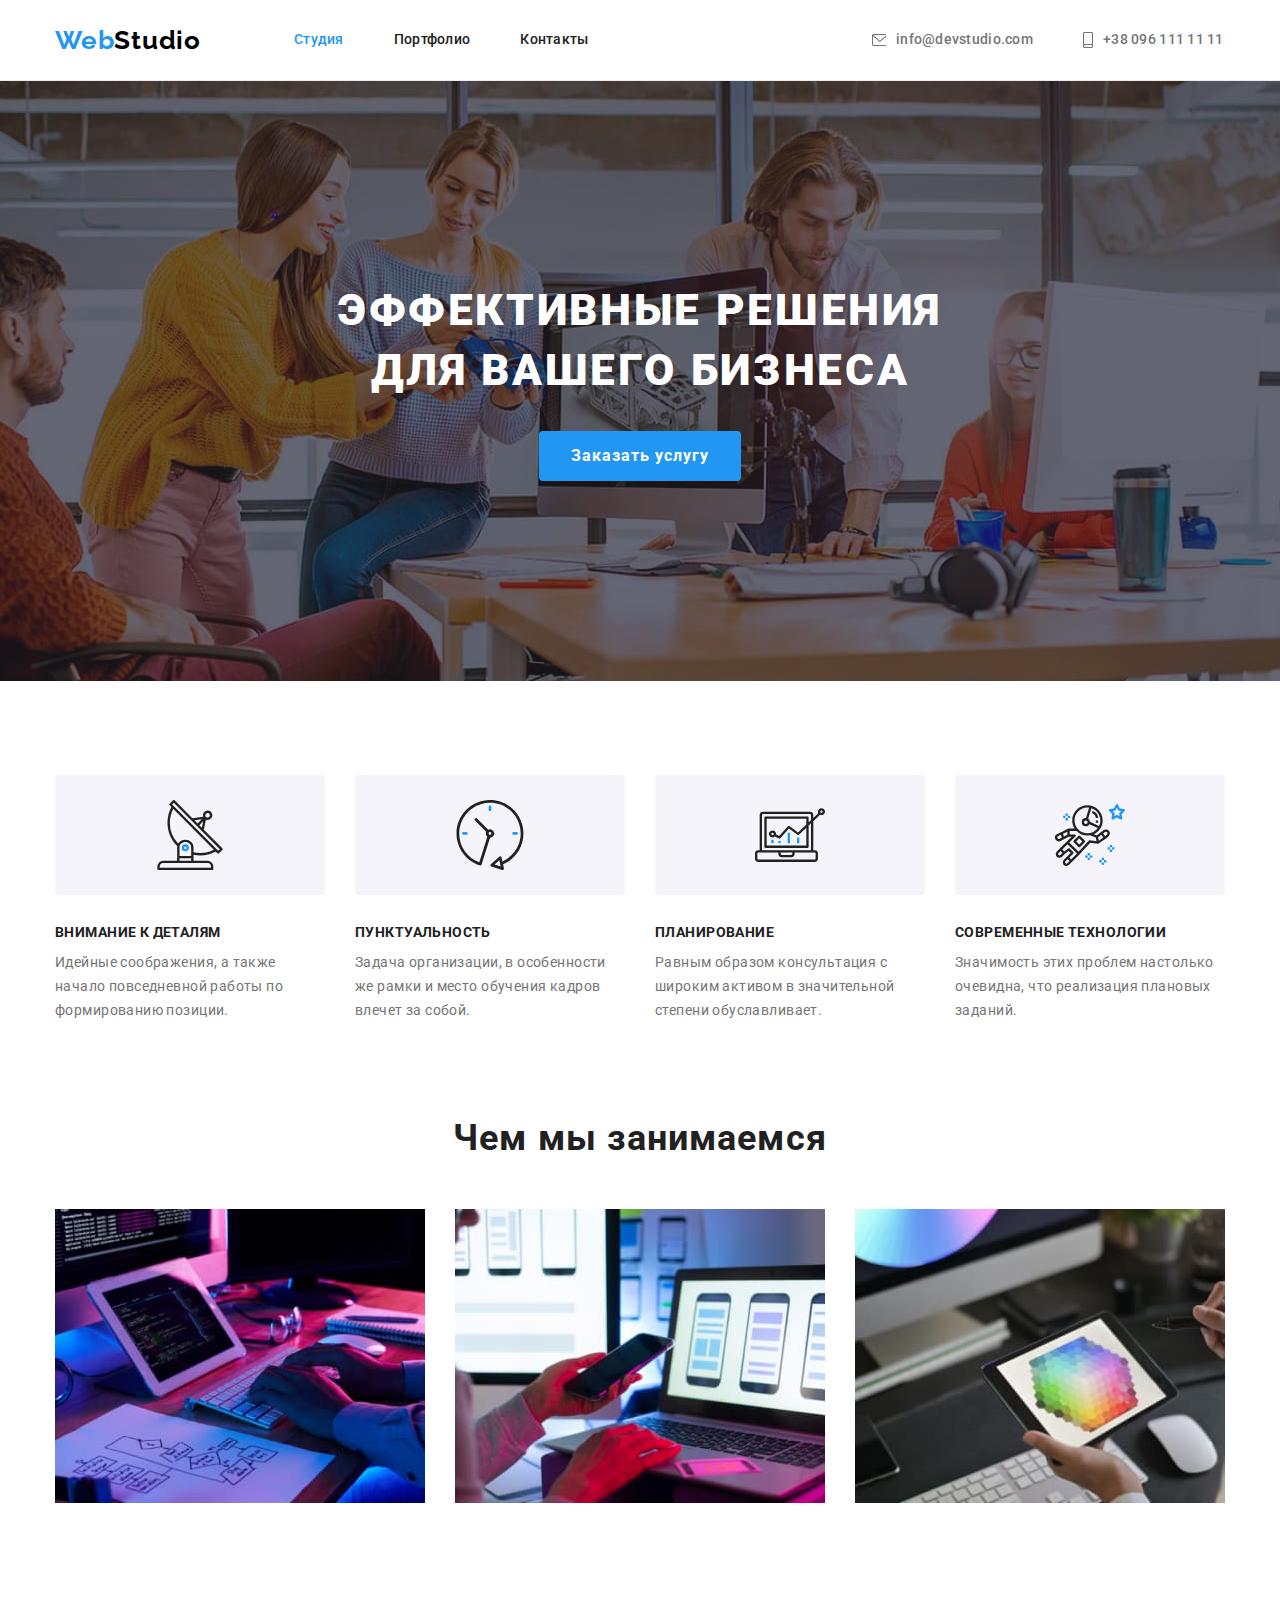
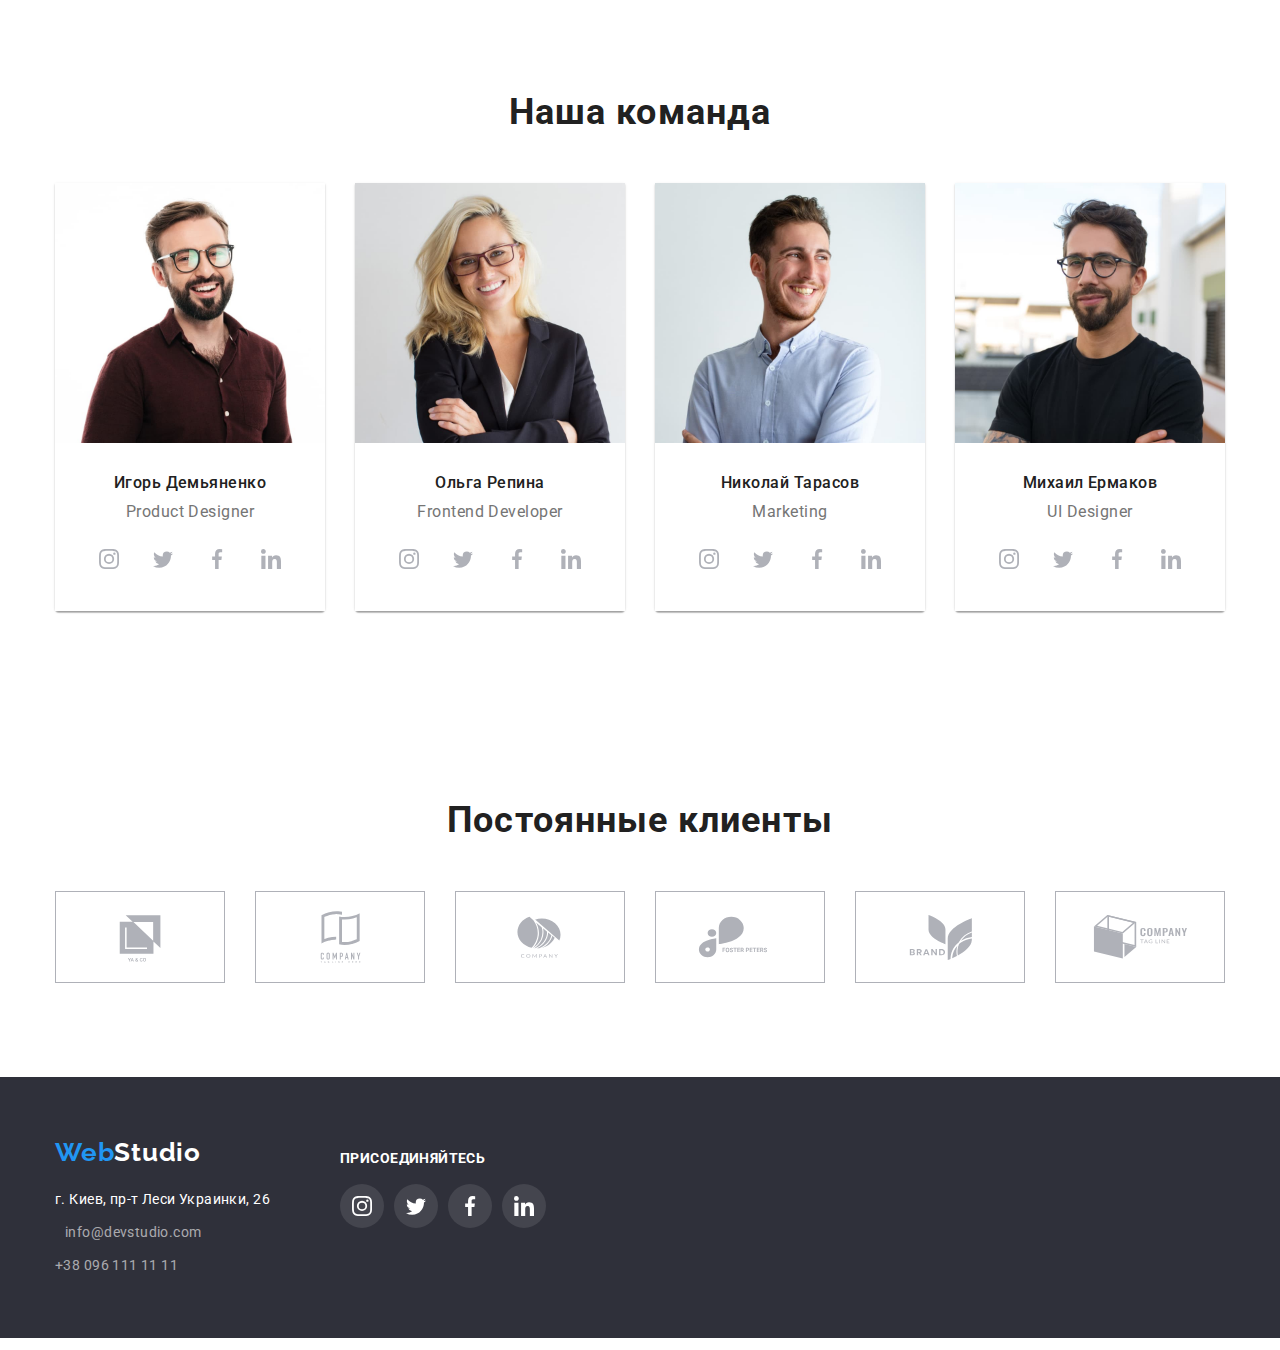
==== commit 8f28d28d: "На перевірку" ====
--- a/index.html
+++ b/index.html
@@ -27,11 +27,29 @@
             <li class="item"><a href="" class="link">Контакты</a></li>
           </ul>
         </nav>
-        <ul class="contacts list">
+        <ul class="contacts list first">
           <li class="item">
-            <a href="mailto:info@devstudio.com" class="link">info@devstudio.com</a>
+            <a href="mailto:info@devstudio.com" class="link first icon">
+              <svg class="icon-mail">
+                <use
+                  width="16"
+                  height="12"
+                  href="./images/symbol-defs.svg#icon-envelope"
+                ></use></svg
+              ><span class="mail">info@devstudio.com</span></a
+            >
           </li>
-          <li class="item"><a href="tel:+380961111111" class="link">+38 096 111 11 11</a></li>
+          <li class="item second">
+            <a href="tel:+380961111111" class="link icon">
+              <svg class="icon-phone">
+                <use
+                  width="10"
+                  height="16"
+                  href="./images/symbol-defs.svg#icon-smartphone"
+                ></use></svg
+              ><span class="phone">+38 096 111 11 11</span></a
+            >
+          </li>
         </ul>
       </div>
     </header>
@@ -50,7 +68,7 @@
           <h2 class="visually-hidden">Наше преимущество</h2>
           <ul class="feature list">
             <li class="item">
-              <div class="container-feature">
+              <div class="container-feature current">
                 <svg>
                   <use width="70" height="70" href="./images/symbol-defs.svg#icon-antenna"></use>
                 </svg>
@@ -61,7 +79,7 @@
               </p>
             </li>
             <li class="item">
-              <div>
+              <div class="container-feature">
                 <svg>
                   <use width="70" height="70" href="./images/symbol-defs.svg#icon-clock"></use>
                 </svg>
@@ -72,7 +90,7 @@
               </p>
             </li>
             <li class="item">
-              <div>
+              <div class="container-feature">
                 <svg>
                   <use width="70" height="70" href="./images/symbol-defs.svg#icon-diagram"></use>
                 </svg>
@@ -83,7 +101,7 @@
               </p>
             </li>
             <li class="item">
-              <div>
+              <div class="container-feature">
                 <svg>
                   <use width="70" height="70" href="./images/symbol-defs.svg#icon-astronaut"></use>
                 </svg>
@@ -125,7 +143,7 @@
                 <p lang="en" class="text">Product Designer</p>
                 <ul class="social list">
                   <li class="item">
-                    <a href="">
+                    <a class="link" href="">
                       <svg class="icon">
                         <use
                           width="20"
@@ -159,9 +177,8 @@
                   </li>
                   <li class="item">
                     <a href="">
-                      <svg>
-                        <use
-                          class="icon"
+                      <svg class="icon">
+                        <use
                           width="20"
                           height="20"
                           href="./images/symbol-defs.svg#icon-linkedin"
@@ -185,7 +202,7 @@
                 <ul class="social list">
                   <li class="item">
                     <a href="">
-                      <svg>
+                      <svg class="icon">
                         <use
                           width="20"
                           height="20"
@@ -195,7 +212,7 @@
                     </a>
                   </li>
                   <li class="item">
-                    <svg>
+                    <svg class="icon">
                       <use
                         width="20"
                         height="20"
@@ -205,7 +222,7 @@
                   </li>
                   <li class="item">
                     <a href="">
-                      <svg>
+                      <svg class="icon">
                         <use
                           width="20"
                           height="20"
@@ -216,7 +233,7 @@
                   </li>
                   <li class="item">
                     <a href="">
-                      <svg>
+                      <svg class="icon">
                         <use
                           width="20"
                           height="20"
@@ -241,7 +258,7 @@
                 <ul class="social list">
                   <li class="item">
                     <a href="">
-                      <svg>
+                      <svg class="icon">
                         <use
                           width="20"
                           height="20"
@@ -252,7 +269,7 @@
                   </li>
                   <li class="item">
                     <a href="">
-                      <svg>
+                      <svg class="icon">
                         <use
                           width="20"
                           height="20"
@@ -263,7 +280,7 @@
                   </li>
                   <li class="item">
                     <a href="">
-                      <svg>
+                      <svg class="icon">
                         <use
                           width="20"
                           height="20"
@@ -274,7 +291,7 @@
                   </li>
                   <li class="item">
                     <a href="">
-                      <svg>
+                      <svg class="icon">
                         <use
                           width="20"
                           height="20"
@@ -294,7 +311,7 @@
                 <ul class="social list">
                   <li class="item">
                     <a class="link" href="">
-                      <svg>
+                      <svg class="icon">
                         <use
                           width="20"
                           height="20"
@@ -305,7 +322,7 @@
                   </li>
                   <li class="item">
                     <a class="link" href="">
-                      <svg>
+                      <svg class="icon">
                         <use
                           width="20"
                           height="20"
@@ -316,7 +333,7 @@
                   </li>
                   <li class="item">
                     <a class="link" href="">
-                      <svg>
+                      <svg class="icon">
                         <use
                           width="20"
                           height="20"
@@ -327,7 +344,7 @@
                   </li>
                   <li class="item">
                     <a class="link" href="">
-                      <svg>
+                      <svg class="icon">
                         <use
                           width="20"
                           height="20"
@@ -342,48 +359,48 @@
           </ul>
         </div>
       </section>
-      <section class="section">
+      <section class="section client">
         <div class="container">
           <h2 class="section-title">Постоянные клиенты</h2>
           <ul class="client list">
             <li class="item">
               <a href="">
-                <svg>
+                <svg class="icon">
                   <use width="106" height="60" href="./images/symbol-defs.svg#icon-logo1"></use>
                 </svg>
               </a>
             </li>
             <li class="item">
               <a href="">
-                <svg>
+                <svg class="icon">
                   <use width="106" height="60" href="./images/symbol-defs.svg#icon-logo2"></use>
                 </svg>
               </a>
             </li>
             <li class="item">
               <a class="link" href="">
-                <svg>
+                <svg class="icon">
                   <use width="106" height="60" href="./images/symbol-defs.svg#icon-logo3"></use>
                 </svg>
               </a>
             </li>
             <li class="item">
               <a href="">
-                <svg>
+                <svg class="icon">
                   <use width="106" height="60" href="./images/symbol-defs.svg#icon-logo4"></use>
                 </svg>
               </a>
             </li>
             <li class="item">
               <a href="">
-                <svg>
+                <svg class="icon">
                   <use width="106" height="60" href="./images/symbol-defs.svg#icon-logo5"></use>
                 </svg>
               </a>
             </li>
             <li class="item">
               <a href="">
-                <svg>
+                <svg class="icon">
                   <use width="106" height="60" href="./images/symbol-defs.svg#icon-logo6"></use>
                 </svg>
               </a>
@@ -395,7 +412,7 @@
     <footer class="footer">
       <div class="container">
         <div class="container-adress">
-          <a href="" lang="en" class="logo"><span>Web</span>Studio</a>
+          <a href="" lang="en" class="logo link"><span>Web</span>Studio</a>
           <address class="address">
             г. Киев, пр-т Леси Украинки, 26
             <a href="mailto:info@devstudio.com" class="link mail">info@devstudio.com</a>
@@ -407,28 +424,28 @@
           <ul class="social list">
             <li class="item">
               <a href="">
-                <svg>
+                <svg class="icon">
                   <use width="20" height="20" href="./images/symbol-defs.svg#icon-instagram"></use>
                 </svg>
               </a>
             </li>
             <li class="item">
               <a href="">
-                <svg>
+                <svg class="icon">
                   <use width="20" height="20" href="./images/symbol-defs.svg#icon-twitter1"></use>
                 </svg>
               </a>
             </li>
             <li class="item">
               <a href="">
-                <svg>
+                <svg class="icon">
                   <use width="20" height="20" href="./images/symbol-defs.svg#icon-facebook"></use>
                 </svg>
               </a>
             </li>
             <li class="item">
               <a href="">
-                <svg>
+                <svg class="icon">
                   <use width="20" height="20" href="./images/symbol-defs.svg#icon-linkedin"></use>
                 </svg>
               </a>
--- a/css/styles.css
+++ b/css/styles.css
@@ -2,15 +2,22 @@
 /* цвет основного текста #757575; */
 /* акцент #2196F3;*/
 /* цвет адреса rgba(255, 255, 255, 0.6); */
+/* цвет logo #000000 */
+
 /* цвет основного фона #FFFFFF; */
-/* цвет logo #000000 */
 /* цвет фона героя и подвала #2F303A; */
 /* цвет фона кнопки и команды# F5F4FA; */
 /* цвет фона кнопки героя 188CE8; */
+/*цвет фона героя #c4c4c4*;/
+
 /* цвет линии под карточкой портфолио #EEEEEE */
 /* цвет линии хейдера #ECECEC */
-/*цвет фона героя #c4c4c4*;/
+/* цвет бордер клиент секции rgba(175, 177, 184, 1) */
+/* цвет бордер клиент секции rgba(33, 150, 243, 1) */
+
 /* цвет затемнения rgba(47, 48, 58, 0.4); */
+/* цвет иконки #afb1b8;*/
+/* цвет фона иконки подвала rgb(255, 255, 255, 0.1);  */
 :root {
   --primary-text-color: #757575;
   --title-text-color: #212121;
@@ -25,6 +32,11 @@
   --button-bg-color: #188ce8;
   --border-color: #eeeeee;
   --border-header-color: #ececec;
+  --border-client-color: rgba(175, 177, 184, 1);
+  --border-client-current-color: rgba(33, 150, 243, 1);
+
+  --icon-bg-color: rgb(255, 255, 255, 0.1);
+  --icon-color: #afb1b8;
 }
 
 body {
@@ -127,16 +139,30 @@
   color: var(--accent-color);
 }
 
-.contacts {
-  display: flex;
+.contacts.list {
+  display: flex;
+  align-items: center;
   margin-left: auto;
 }
 
 .contacts .item + .item {
   margin-left: 50px;
 }
-
+.contacts .item {
+  display: flex;
+  padding: 0px;
+  width: 161px;
+  height: 16px;
+}
+
+.contacts .item.second {
+  width: 142px;
+}
 .contacts .link {
+  display: flex;
+  align-items: center;
+  margin: 0px;
+
   color: var(--primary-text-color);
   font-weight: 500;
   font-size: 14px;
@@ -144,9 +170,37 @@
   letter-spacing: 0.02em;
   text-decoration: none;
 }
+.contacts .link.first {
+  width: 161px;
+  height: 16px;
+}
 .contacts .link:hover,
 .contacts .link:focus {
   color: var(--accent-color);
+}
+
+.mail,
+.phone {
+  margin-left: 10px;
+}
+
+.icon-mail {
+  width: 16px;
+  height: 12px;
+  fill: var(--primary-text-color);
+}
+
+.icon-phone {
+  width: 10px;
+  height: 16px;
+  fill: var(--primary-text-color);
+}
+
+.icon-phone:hover,
+.icon-phone:focus,
+.icon-mail:hover,
+.icon-mail:focus {
+  fill: var(--accent-color);
 }
 
 /* hero */
@@ -205,9 +259,18 @@
   flex-wrap: wrap;
   justify-content: center;
 }
+
 .container-feature {
+  height: 120px;
+  padding: 25px 100px;
+  margin-bottom: 30px;
   background-color: var(--bg-color);
-}
+  border-radius: 4px;
+}
+
+/* .container-feature .current {
+  (0px 4px 4px rgba(0, 0, 0, 0.25)); drop-shadow:
+} */
 
 .feature .item {
   width: 270px;
@@ -223,24 +286,6 @@
   margin-right: 30px;
 }
 
-.social.list {
-  display: flex;
-  flex-wrap: wrap;
-  margin: 16px 32px 30px;
-}
-.social .item {
-  width: 44px;
-  height: 44px;
-  margin-right: 10px;
-}
-
-.social .item:last-child {
-  margin-right: 0px;
-}
-
-.icon .feature {
-  fill: #afb1b8;
-}
 .item:last-child,
 .work .item:last-child,
 .team .item:last-child {
@@ -265,12 +310,19 @@
   letter-spacing: 0.03em;
 }
 
-.team {
+.team .item {
   background-color: var(--bg-color);
+  box-shadow: 0px 1px 3px rgba(0, 0, 0, 0.12), 0px 1px 1px rgba(0, 0, 0, 0.14),
+    0px 2px 1px rgba(0, 0, 0, 0.2);
+  border-radius: 0px 0px 4px 4px;
 }
 
 .team-title {
-  padding: 30px 10px;
+  padding-top: 30px;
+  padding-bottom: 30px;
+
+  background: var(--primary-white-color);
+
   text-align: center;
 }
 .team .title {
@@ -289,16 +341,85 @@
   font-size: 16px;
   line-height: 1.19;
   letter-spacing: 0.03em;
-
-  .social .list {
-    display: flex;
-  }
+}
+
+.social.list {
+  display: flex;
+  flex-wrap: wrap;
+  justify-content: center;
+
+  margin-top: 16px;
+}
+.social .item,
+.social .item:hover,
+.social .item:focus {
+  padding: 12px;
+  border: none;
+  width: 44px;
+  height: 44px;
+  margin-right: 10px;
+  background-color: var(--primary-white-color);
+  border-radius: 50%;
+  box-shadow: none;
+}
+
+.social .item:last-child {
+  margin-right: 0px;
+}
+
+.social .item:hover,
+.social .item:focus {
+  background-color: var(--accent-color);
+}
+
+.team .icon,
+.client.icon {
+  fill: var(--icon-color);
+}
+
+.team .icon:hover,
+.team .icon:focus,
+.team .icon-current {
+  fill: var(--primary-white-color);
+}
+
+/* section client */
+.client .list {
+  display: flex;
+  flex-wrap: wrap;
+  justify-content: center;
+  padding: 0;
+}
+
+.client .item {
+  width: 170px;
+  height: 92px;
+  padding: 16px 32px;
+  margin-right: 30px;
+  border: 1px solid var(--border-client-color);
+}
+
+.client .item:last-child {
+  margin-right: 0px;
+}
+
+.client .item:hover,
+.client .item:focus {
+  border: 1px solid var(--border-client-current-color);
+}
+.client .icon {
+  fill: var(--icon-color);
+}
+
+.client .icon:hover,
+.client .icon:focus {
+  fill: var(--accent-color);
 }
 
 /* address*/
 .footer .container {
   display: flex;
-  justify-content: center;
+  justify-content: start;
 }
 
 .footer {
@@ -352,6 +473,16 @@
   text-transform: uppercase;
 }
 
+.container-social .list {
+  justify-content: left;
+}
+.container-social .item {
+  background-color: var(--icon-bg-color);
+}
+
+.container-social .icon {
+  fill: #ffffff;
+}
 /* buttons */
 .btn {
   border-radius: 4px;
@@ -374,6 +505,8 @@
 .btn:focus {
   color: var(--primary-white-color);
   background-color: var(--accent-color);
+  box-shadow: 0px 3px 1px rgba(0, 0, 0, 0.1), 0px 1px 2px rgba(0, 0, 0, 0.08),
+    0px 2px 2px rgba(0, 0, 0, 0.12);
 }
 
 .hero .btn {
@@ -424,6 +557,10 @@
 }
 .projects .item:nth-last-child(-n + 3) {
   margin-bottom: 0px;
+}
+.projects .item:hover {
+  box-shadow: 0px 1px 1px rgba(0, 0, 0, 0.12), 0px 4px 4px rgba(0, 0, 0, 0.06),
+    1px 4px 6px rgba(0, 0, 0, 0.16);
 }
 
 .project-title {
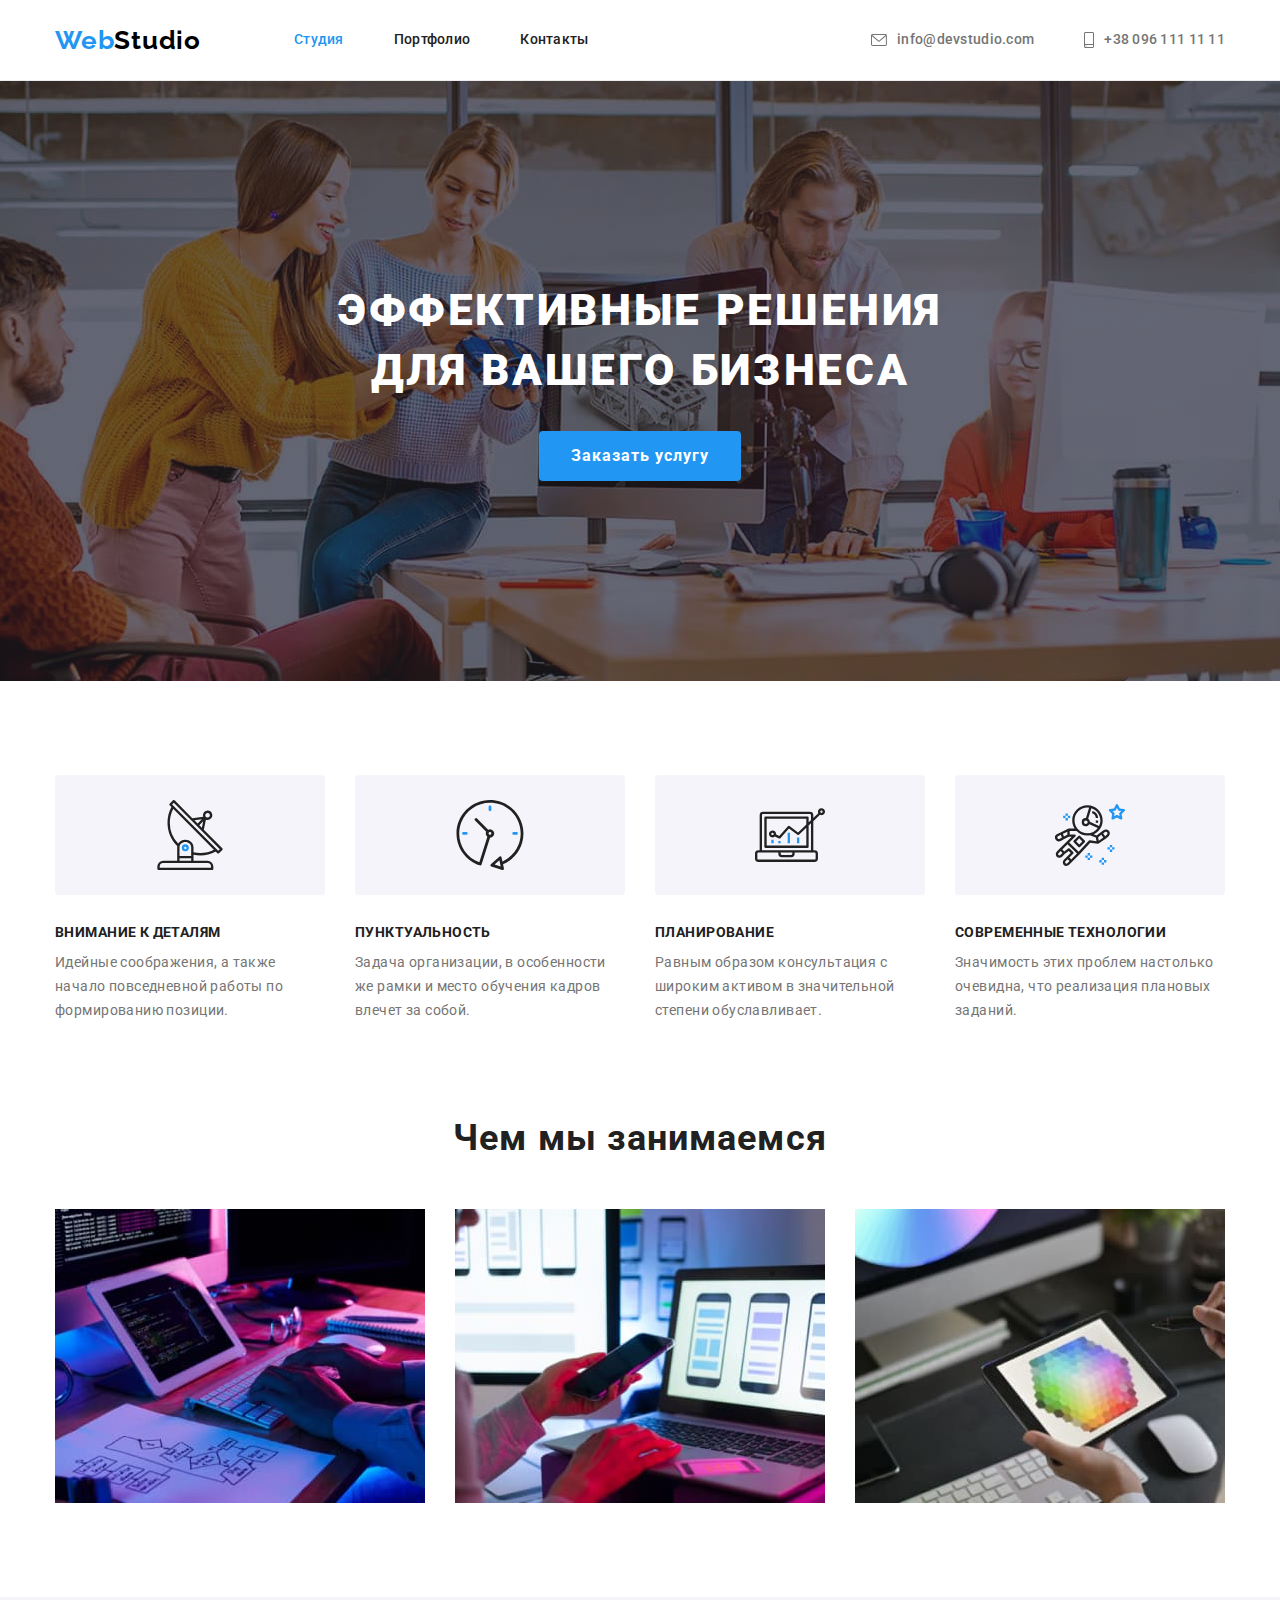
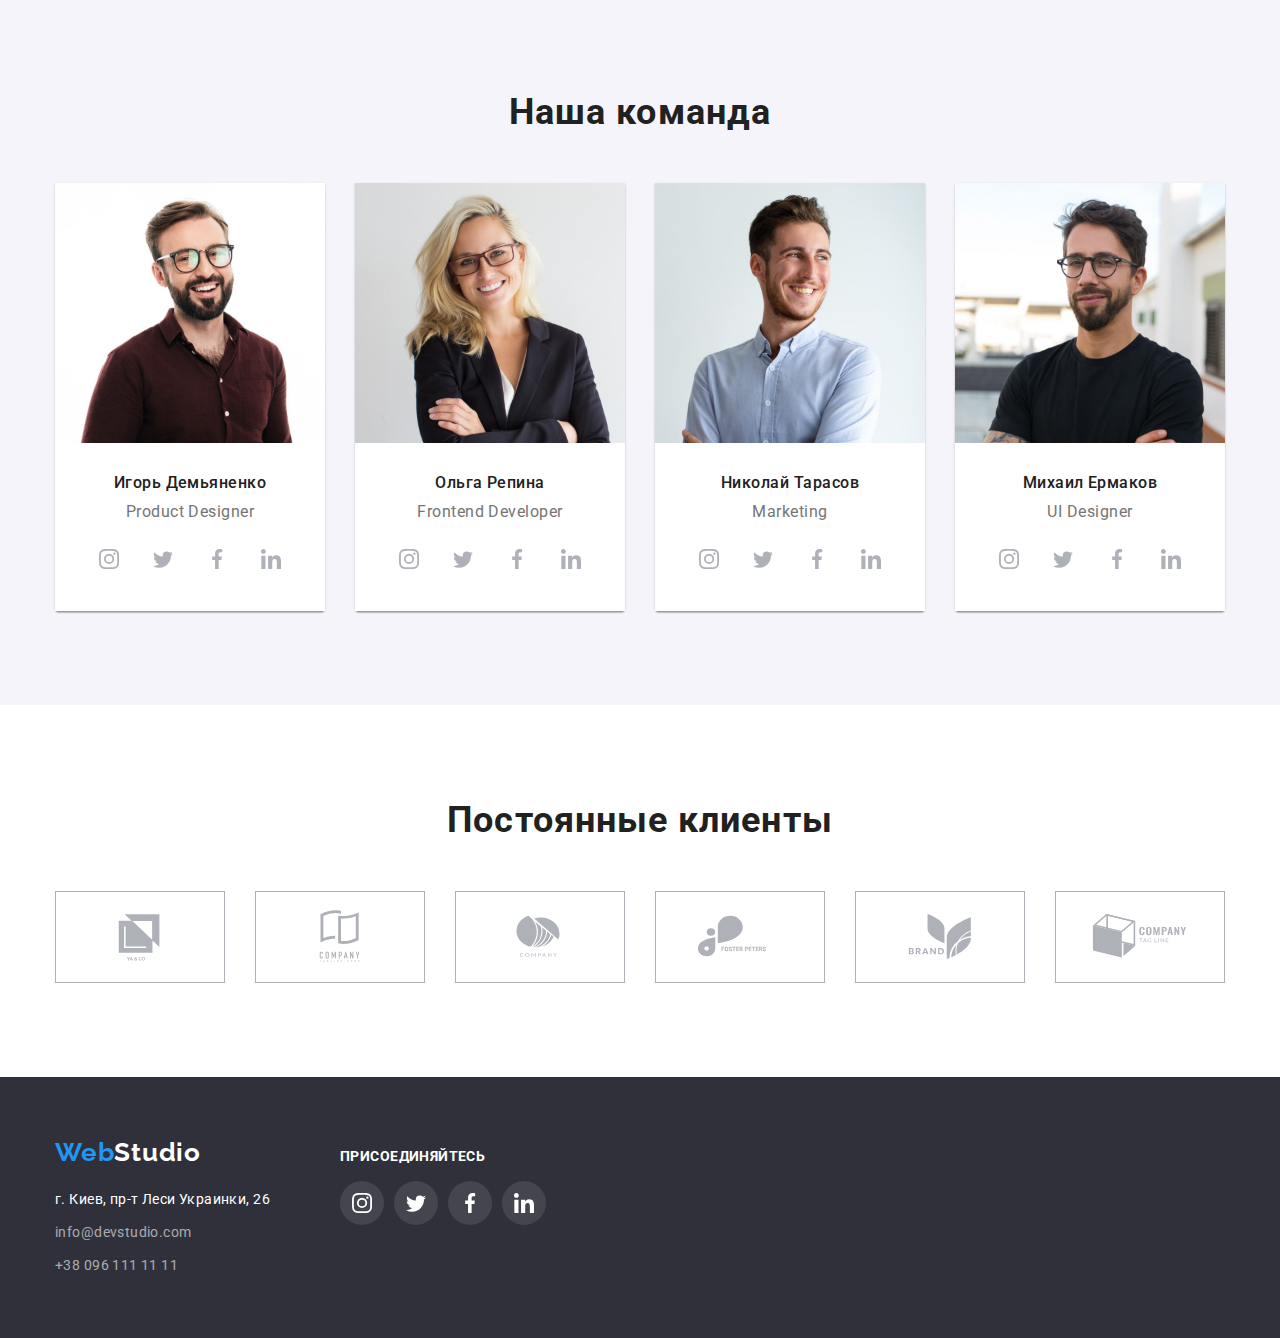
==== commit b619ad15: "Виправлення" ====
--- a/index.html
+++ b/index.html
@@ -27,27 +27,21 @@
             <li class="item"><a href="" class="link">Контакты</a></li>
           </ul>
         </nav>
-        <ul class="contacts list first">
+        <ul class="contacts list">
           <li class="item">
-            <a href="mailto:info@devstudio.com" class="link first icon">
-              <svg class="icon-mail">
-                <use
-                  width="16"
-                  height="12"
-                  href="./images/symbol-defs.svg#icon-envelope"
-                ></use></svg
-              ><span class="mail">info@devstudio.com</span></a
+            <a href="mailto:info@devstudio.com" class="link">
+              <svg width="16" height="12">
+                <use href="./images/symbol-defs.svg#icon-envelope"></use>
+              </svg>
+              <span class="mail">info@devstudio.com</span></a
             >
           </li>
-          <li class="item second">
-            <a href="tel:+380961111111" class="link icon">
-              <svg class="icon-phone">
-                <use
-                  width="10"
-                  height="16"
-                  href="./images/symbol-defs.svg#icon-smartphone"
-                ></use></svg
-              ><span class="phone">+38 096 111 11 11</span></a
+          <li class="item">
+            <a href="tel:+380961111111" class="link">
+              <svg width="10" height="16">
+                <use href="./images/symbol-defs.svg#icon-smartphone"></use>
+              </svg>
+              <span class="phone">+38 096 111 11 11</span></a
             >
           </li>
         </ul>
@@ -68,9 +62,9 @@
           <h2 class="visually-hidden">Наше преимущество</h2>
           <ul class="feature list">
             <li class="item">
-              <div class="container-feature current">
-                <svg>
-                  <use width="70" height="70" href="./images/symbol-defs.svg#icon-antenna"></use>
+              <div class="container-feature">
+                <svg width="70" height="70">
+                  <use href="./images/symbol-defs.svg#icon-antenna"></use>
                 </svg>
               </div>
               <h3 class="title">Внимание к деталям</h3>
@@ -80,8 +74,8 @@
             </li>
             <li class="item">
               <div class="container-feature">
-                <svg>
-                  <use width="70" height="70" href="./images/symbol-defs.svg#icon-clock"></use>
+                <svg width="70" height="70">
+                  <use href="./images/symbol-defs.svg#icon-clock"></use>
                 </svg>
               </div>
               <h3 class="title">Пунктуальность</h3>
@@ -91,8 +85,8 @@
             </li>
             <li class="item">
               <div class="container-feature">
-                <svg>
-                  <use width="70" height="70" href="./images/symbol-defs.svg#icon-diagram"></use>
+                <svg width="70" height="70">
+                  <use href="./images/symbol-defs.svg#icon-diagram"></use>
                 </svg>
               </div>
               <h3 class="title">Планирование</h3>
@@ -102,8 +96,8 @@
             </li>
             <li class="item">
               <div class="container-feature">
-                <svg>
-                  <use width="70" height="70" href="./images/symbol-defs.svg#icon-astronaut"></use>
+                <svg width="70" height="70">
+                  <use href="./images/symbol-defs.svg#icon-astronaut"></use>
                 </svg>
               </div>
               <h3 class="title">Современные технологии</h3>
@@ -143,46 +137,30 @@
                 <p lang="en" class="text">Product Designer</p>
                 <ul class="social list">
                   <li class="item">
-                    <a class="link" href="">
-                      <svg class="icon">
-                        <use
-                          width="20"
-                          height="20"
-                          href="./images/symbol-defs.svg#icon-instagram"
-                        ></use>
-                      </svg>
-                    </a>
-                  </li>
-                  <li class="item">
-                    <a href="">
-                      <svg class="icon">
-                        <use
-                          width="20"
-                          height="20"
-                          href="./images/symbol-defs.svg#icon-twitter1"
-                        ></use>
-                      </svg>
-                    </a>
-                  </li>
-                  <li class="item">
-                    <a href="">
-                      <svg class="icon">
-                        <use
-                          width="20"
-                          height="20"
-                          href="./images/symbol-defs.svg#icon-facebook"
-                        ></use>
-                      </svg>
-                    </a>
-                  </li>
-                  <li class="item">
-                    <a href="">
-                      <svg class="icon">
-                        <use
-                          width="20"
-                          height="20"
-                          href="./images/symbol-defs.svg#icon-linkedin"
-                        ></use>
+                    <a class="link icon" href="#">
+                      <svg width="20" height="20">
+                        <use href="./images/symbol-defs.svg#icon-instagram"></use>
+                      </svg>
+                    </a>
+                  </li>
+                  <li class="item">
+                    <a class="link icon" href="#">
+                      <svg width="20" height="20">
+                        <use href="./images/symbol-defs.svg#icon-twitter1"></use>
+                      </svg>
+                    </a>
+                  </li>
+                  <li class="item">
+                    <a class="link icon" href="#">
+                      <svg width="20" height="20">
+                        <use href="./images/symbol-defs.svg#icon-facebook"></use>
+                      </svg>
+                    </a>
+                  </li>
+                  <li class="item">
+                    <a class="link icon" href="#">
+                      <svg width="20" height="20">
+                        <use href="./images/symbol-defs.svg#icon-linkedin"></use>
                       </svg>
                     </a>
                   </li>
@@ -201,44 +179,30 @@
                 <p lang="en" class="text">Frontend Developer</p>
                 <ul class="social list">
                   <li class="item">
-                    <a href="">
-                      <svg class="icon">
-                        <use
-                          width="20"
-                          height="20"
-                          href="./images/symbol-defs.svg#icon-instagram"
-                        ></use>
-                      </svg>
-                    </a>
-                  </li>
-                  <li class="item">
-                    <svg class="icon">
-                      <use
-                        width="20"
-                        height="20"
-                        href="./images/symbol-defs.svg#icon-twitter1"
-                      ></use>
-                    </svg>
-                  </li>
-                  <li class="item">
-                    <a href="">
-                      <svg class="icon">
-                        <use
-                          width="20"
-                          height="20"
-                          href="./images/symbol-defs.svg#icon-facebook"
-                        ></use>
-                      </svg>
-                    </a>
-                  </li>
-                  <li class="item">
-                    <a href="">
-                      <svg class="icon">
-                        <use
-                          width="20"
-                          height="20"
-                          href="./images/symbol-defs.svg#icon-linkedin"
-                        ></use>
+                    <a class="link icon" href="#">
+                      <svg width="20" height="20">
+                        <use href="./images/symbol-defs.svg#icon-instagram"></use>
+                      </svg>
+                    </a>
+                  </li>
+                  <li class="item">
+                    <a class="link icon" href="#">
+                      <svg width="20" height="20">
+                        <use href="./images/symbol-defs.svg#icon-twitter1"></use>
+                      </svg>
+                    </a>
+                  </li>
+                  <li class="item">
+                    <a class="link icon" href="#">
+                      <svg width="20" height="20">
+                        <use href="./images/symbol-defs.svg#icon-facebook"></use>
+                      </svg>
+                    </a>
+                  </li>
+                  <li class="item">
+                    <a class="link icon" href="#">
+                      <svg width="20" height="20">
+                        <use href="./images/symbol-defs.svg#icon-linkedin"></use>
                       </svg>
                     </a>
                   </li>
@@ -257,46 +221,30 @@
                 <p lang="en" class="text">Marketing</p>
                 <ul class="social list">
                   <li class="item">
-                    <a href="">
-                      <svg class="icon">
-                        <use
-                          width="20"
-                          height="20"
-                          href="./images/symbol-defs.svg#icon-instagram"
-                        ></use>
-                      </svg>
-                    </a>
-                  </li>
-                  <li class="item">
-                    <a href="">
-                      <svg class="icon">
-                        <use
-                          width="20"
-                          height="20"
-                          href="./images/symbol-defs.svg#icon-twitter1"
-                        ></use>
-                      </svg>
-                    </a>
-                  </li>
-                  <li class="item">
-                    <a href="">
-                      <svg class="icon">
-                        <use
-                          width="20"
-                          height="20"
-                          href="./images/symbol-defs.svg#icon-facebook"
-                        ></use>
-                      </svg>
-                    </a>
-                  </li>
-                  <li class="item">
-                    <a href="">
-                      <svg class="icon">
-                        <use
-                          width="20"
-                          height="20"
-                          href="./images/symbol-defs.svg#icon-linkedin"
-                        ></use>
+                    <a class="link icon" href="#">
+                      <svg idth="20" height="20">
+                        <use href="./images/symbol-defs.svg#icon-instagram"></use>
+                      </svg>
+                    </a>
+                  </li>
+                  <li class="item">
+                    <a class="link icon" href="#">
+                      <svg cwidth="20" height="20">
+                        <use href="./images/symbol-defs.svg#icon-twitter1"></use>
+                      </svg>
+                    </a>
+                  </li>
+                  <li class="item">
+                    <a class="link icon" href="#">
+                      <svg width="20" height="20">
+                        <use href="./images/symbol-defs.svg#icon-facebook"></use>
+                      </svg>
+                    </a>
+                  </li>
+                  <li class="item">
+                    <a class="link icon" href="#">
+                      <svg width="20" height="20">
+                        <use href="./images/symbol-defs.svg#icon-linkedin"></use>
                       </svg>
                     </a>
                   </li>
@@ -310,46 +258,30 @@
                 <p lang="en" class="text">UI Designer</p>
                 <ul class="social list">
                   <li class="item">
-                    <a class="link" href="">
-                      <svg class="icon">
-                        <use
-                          width="20"
-                          height="20"
-                          href="./images/symbol-defs.svg#icon-instagram"
-                        ></use>
-                      </svg>
-                    </a>
-                  </li>
-                  <li class="item">
-                    <a class="link" href="">
-                      <svg class="icon">
-                        <use
-                          width="20"
-                          height="20"
-                          href="./images/symbol-defs.svg#icon-twitter1"
-                        ></use>
-                      </svg>
-                    </a>
-                  </li>
-                  <li class="item">
-                    <a class="link" href="">
-                      <svg class="icon">
-                        <use
-                          width="20"
-                          height="20"
-                          href="./images/symbol-defs.svg#icon-facebook"
-                        ></use>
-                      </svg>
-                    </a>
-                  </li>
-                  <li class="item">
-                    <a class="link" href="">
-                      <svg class="icon">
-                        <use
-                          width="20"
-                          height="20"
-                          href="./images/symbol-defs.svg#icon-linkedin"
-                        ></use>
+                    <a class="link icon" href="#">
+                      <svg width="20" height="20">
+                        <use href="./images/symbol-defs.svg#icon-instagram"></use>
+                      </svg>
+                    </a>
+                  </li>
+                  <li class="item">
+                    <a class="link icon" href="#">
+                      <svg width="20" height="20">
+                        <use href="./images/symbol-defs.svg#icon-twitter1"></use>
+                      </svg>
+                    </a>
+                  </li>
+                  <li class="item">
+                    <a class="link icon" href="#">
+                      <svg width="20" height="20">
+                        <use href="./images/symbol-defs.svg#icon-facebook"></use>
+                      </svg>
+                    </a>
+                  </li>
+                  <li class="item">
+                    <a class="link icon" href="#">
+                      <svg width="20" height="20">
+                        <use href="./images/symbol-defs.svg#icon-linkedin"></use>
                       </svg>
                     </a>
                   </li>
@@ -364,44 +296,44 @@
           <h2 class="section-title">Постоянные клиенты</h2>
           <ul class="client list">
             <li class="item">
-              <a href="">
-                <svg class="icon">
-                  <use width="106" height="60" href="./images/symbol-defs.svg#icon-logo1"></use>
-                </svg>
-              </a>
-            </li>
-            <li class="item">
-              <a href="">
-                <svg class="icon">
-                  <use width="106" height="60" href="./images/symbol-defs.svg#icon-logo2"></use>
-                </svg>
-              </a>
-            </li>
-            <li class="item">
-              <a class="link" href="">
-                <svg class="icon">
-                  <use width="106" height="60" href="./images/symbol-defs.svg#icon-logo3"></use>
-                </svg>
-              </a>
-            </li>
-            <li class="item">
-              <a href="">
-                <svg class="icon">
-                  <use width="106" height="60" href="./images/symbol-defs.svg#icon-logo4"></use>
-                </svg>
-              </a>
-            </li>
-            <li class="item">
-              <a href="">
-                <svg class="icon">
-                  <use width="106" height="60" href="./images/symbol-defs.svg#icon-logo5"></use>
-                </svg>
-              </a>
-            </li>
-            <li class="item">
-              <a href="">
-                <svg class="icon">
-                  <use width="106" height="60" href="./images/symbol-defs.svg#icon-logo6"></use>
+              <a class="link icon" href="#">
+                <svg width="106" height="60">
+                  <use href="./images/symbol-defs.svg#icon-logo1"></use>
+                </svg>
+              </a>
+            </li>
+            <li class="item">
+              <a class="link icon" href="#">
+                <svg width="106" height="60">
+                  <use href="./images/symbol-defs.svg#icon-logo2"></use>
+                </svg>
+              </a>
+            </li>
+            <li class="item">
+              <a class="link icon" href="#">
+                <svg width="106" height="60">
+                  <use href="./images/symbol-defs.svg#icon-logo3"></use>
+                </svg>
+              </a>
+            </li>
+            <li class="item">
+              <a class="link icon" href="#">
+                <svg width="106" height="60">
+                  <use href="./images/symbol-defs.svg#icon-logo4"></use>
+                </svg>
+              </a>
+            </li>
+            <li class="item">
+              <a class="link icon" href="#">
+                <svg width="106" height="60">
+                  <use href="./images/symbol-defs.svg#icon-logo5"></use>
+                </svg>
+              </a>
+            </li>
+            <li class="item">
+              <a class="link icon" href="#">
+                <svg width="106" height="60">
+                  <use href="./images/symbol-defs.svg#icon-logo6"></use>
                 </svg>
               </a>
             </li>
@@ -420,33 +352,33 @@
           </address>
         </div>
         <div class="container-social">
-          <b class="text">присоединяйтесь</b>
+          <b>присоединяйтесь</b>
           <ul class="social list">
             <li class="item">
-              <a href="">
-                <svg class="icon">
-                  <use width="20" height="20" href="./images/symbol-defs.svg#icon-instagram"></use>
-                </svg>
-              </a>
-            </li>
-            <li class="item">
-              <a href="">
-                <svg class="icon">
-                  <use width="20" height="20" href="./images/symbol-defs.svg#icon-twitter1"></use>
-                </svg>
-              </a>
-            </li>
-            <li class="item">
-              <a href="">
-                <svg class="icon">
-                  <use width="20" height="20" href="./images/symbol-defs.svg#icon-facebook"></use>
-                </svg>
-              </a>
-            </li>
-            <li class="item">
-              <a href="">
-                <svg class="icon">
-                  <use width="20" height="20" href="./images/symbol-defs.svg#icon-linkedin"></use>
+              <a class="link icon" href="">
+                <svg width="20" height="20">
+                  <use href="./images/symbol-defs.svg#icon-instagram"></use>
+                </svg>
+              </a>
+            </li>
+            <li class="item">
+              <a class="link icon" href="">
+                <svg width="20" height="20">
+                  <use href="./images/symbol-defs.svg#icon-twitter1"></use>
+                </svg>
+              </a>
+            </li>
+            <li class="item">
+              <a class="link icon" href="">
+                <svg width="20" height="20">
+                  <use href="./images/symbol-defs.svg#icon-facebook"></use>
+                </svg>
+              </a>
+            </li>
+            <li class="item">
+              <a class="link icon" href="">
+                <svg width="20" height="20">
+                  <use href="./images/symbol-defs.svg#icon-linkedin"></use>
                 </svg>
               </a>
             </li>
--- a/css/styles.css
+++ b/css/styles.css
@@ -145,62 +145,37 @@
   margin-left: auto;
 }
 
+.contacts .item {
+  display: flex;
+  padding: 0px;
+}
+
 .contacts .item + .item {
   margin-left: 50px;
 }
-.contacts .item {
-  display: flex;
-  padding: 0px;
-  width: 161px;
-  height: 16px;
-}
-
-.contacts .item.second {
-  width: 142px;
-}
+
 .contacts .link {
-  display: flex;
+  display: inline-flex;
   align-items: center;
   margin: 0px;
-
   color: var(--primary-text-color);
+  fill: var(--primary-text-color);
   font-weight: 500;
   font-size: 14px;
   line-height: 1.14;
   letter-spacing: 0.02em;
   text-decoration: none;
 }
-.contacts .link.first {
-  width: 161px;
-  height: 16px;
-}
+
 .contacts .link:hover,
 .contacts .link:focus {
   color: var(--accent-color);
-}
-
-.mail,
-.phone {
+  fill: var(--accent-color);
+}
+
+.contacts.list .mail,
+.contacts.list .phone {
   margin-left: 10px;
-}
-
-.icon-mail {
-  width: 16px;
-  height: 12px;
-  fill: var(--primary-text-color);
-}
-
-.icon-phone {
-  width: 10px;
-  height: 16px;
-  fill: var(--primary-text-color);
-}
-
-.icon-phone:hover,
-.icon-phone:focus,
-.icon-mail:hover,
-.icon-mail:focus {
-  fill: var(--accent-color);
 }
 
 /* hero */
@@ -261,16 +236,14 @@
 }
 
 .container-feature {
+  display: flex;
+  justify-content: center;
+  align-items: center;
   height: 120px;
-  padding: 25px 100px;
   margin-bottom: 30px;
   background-color: var(--bg-color);
   border-radius: 4px;
 }
-
-/* .container-feature .current {
-  (0px 4px 4px rgba(0, 0, 0, 0.25)); drop-shadow:
-} */
 
 .feature .item {
   width: 270px;
@@ -310,6 +283,9 @@
   letter-spacing: 0.03em;
 }
 
+.section.team {
+  background-color: var(--bg-color);
+}
 .team .item {
   background-color: var(--bg-color);
   box-shadow: 0px 1px 3px rgba(0, 0, 0, 0.12), 0px 1px 1px rgba(0, 0, 0, 0.14),
@@ -318,8 +294,7 @@
 }
 
 .team-title {
-  padding-top: 30px;
-  padding-bottom: 30px;
+  padding: 30px 10px;
 
   background: var(--primary-white-color);
 
@@ -350,16 +325,12 @@
 
   margin-top: 16px;
 }
-.social .item,
-.social .item:hover,
-.social .item:focus {
-  padding: 12px;
+.social .item {
   border: none;
   width: 44px;
   height: 44px;
   margin-right: 10px;
   background-color: var(--primary-white-color);
-  border-radius: 50%;
   box-shadow: none;
 }
 
@@ -367,20 +338,21 @@
   margin-right: 0px;
 }
 
-.social .item:hover,
-.social .item:focus {
+.social .link.icon {
+  display: flex;
+  justify-content: center;
+  align-items: center;
+  width: 100%;
+  height: 100%;
+  fill: var(--icon-color);
+  background-color: var(--primary-white-color);
+  border-radius: 50%;
+}
+
+.team .icon:hover,
+.team .icon:focus {
+  fill: var(--primary-white-color);
   background-color: var(--accent-color);
-}
-
-.team .icon,
-.client.icon {
-  fill: var(--icon-color);
-}
-
-.team .icon:hover,
-.team .icon:focus,
-.team .icon-current {
-  fill: var(--primary-white-color);
 }
 
 /* section client */
@@ -394,32 +366,34 @@
 .client .item {
   width: 170px;
   height: 92px;
-  padding: 16px 32px;
   margin-right: 30px;
-  border: 1px solid var(--border-client-color);
 }
 
 .client .item:last-child {
   margin-right: 0px;
 }
 
-.client .item:hover,
-.client .item:focus {
+.client .link.icon {
+  display: flex;
+  justify-content: center;
+  align-items: center;
+  width: 100%;
+  height: 100%;
+  fill: var(--icon-color);
+  border: 1px solid var(--border-client-color);
+}
+
+.client .link.icon:hover,
+.client .link.icon:focus {
+  fill: var(--accent-color);
   border: 1px solid var(--border-client-current-color);
-}
-.client .icon {
-  fill: var(--icon-color);
-}
-
-.client .icon:hover,
-.client .icon:focus {
-  fill: var(--accent-color);
 }
 
 /* address*/
 .footer .container {
   display: flex;
   justify-content: start;
+  align-items: baseline;
 }
 
 .footer {
@@ -460,11 +434,8 @@
 }
 
 .container-social {
-  padding-top: 12px;
   margin-left: 70px;
-}
-
-.container-social .text {
+
   color: var(--primary-white-color);
 
   font-size: 14px;
@@ -477,11 +448,16 @@
   justify-content: left;
 }
 .container-social .item {
+  background-color: var(--footer-bg-color);
+}
+
+.container-social .link.icon {
   background-color: var(--icon-bg-color);
-}
-
-.container-social .icon {
   fill: #ffffff;
+}
+.container-social .icon:hover,
+.container-social .icon:focus {
+  background-color: var(--accent-color);
 }
 /* buttons */
 .btn {
@@ -558,10 +534,6 @@
 .projects .item:nth-last-child(-n + 3) {
   margin-bottom: 0px;
 }
-.projects .item:hover {
-  box-shadow: 0px 1px 1px rgba(0, 0, 0, 0.12), 0px 4px 4px rgba(0, 0, 0, 0.06),
-    1px 4px 6px rgba(0, 0, 0, 0.16);
-}
 
 .project-title {
   padding: 20px 24px;
@@ -592,3 +564,9 @@
 .projects .link {
   text-decoration: none;
 }
+
+.projects .link:hover,
+.projects .link:focus {
+  box-shadow: 0px 1px 1px rgba(0, 0, 0, 0.12), 0px 4px 4px rgba(0, 0, 0, 0.06),
+    1px 4px 6px rgba(0, 0, 0, 0.16);
+}
